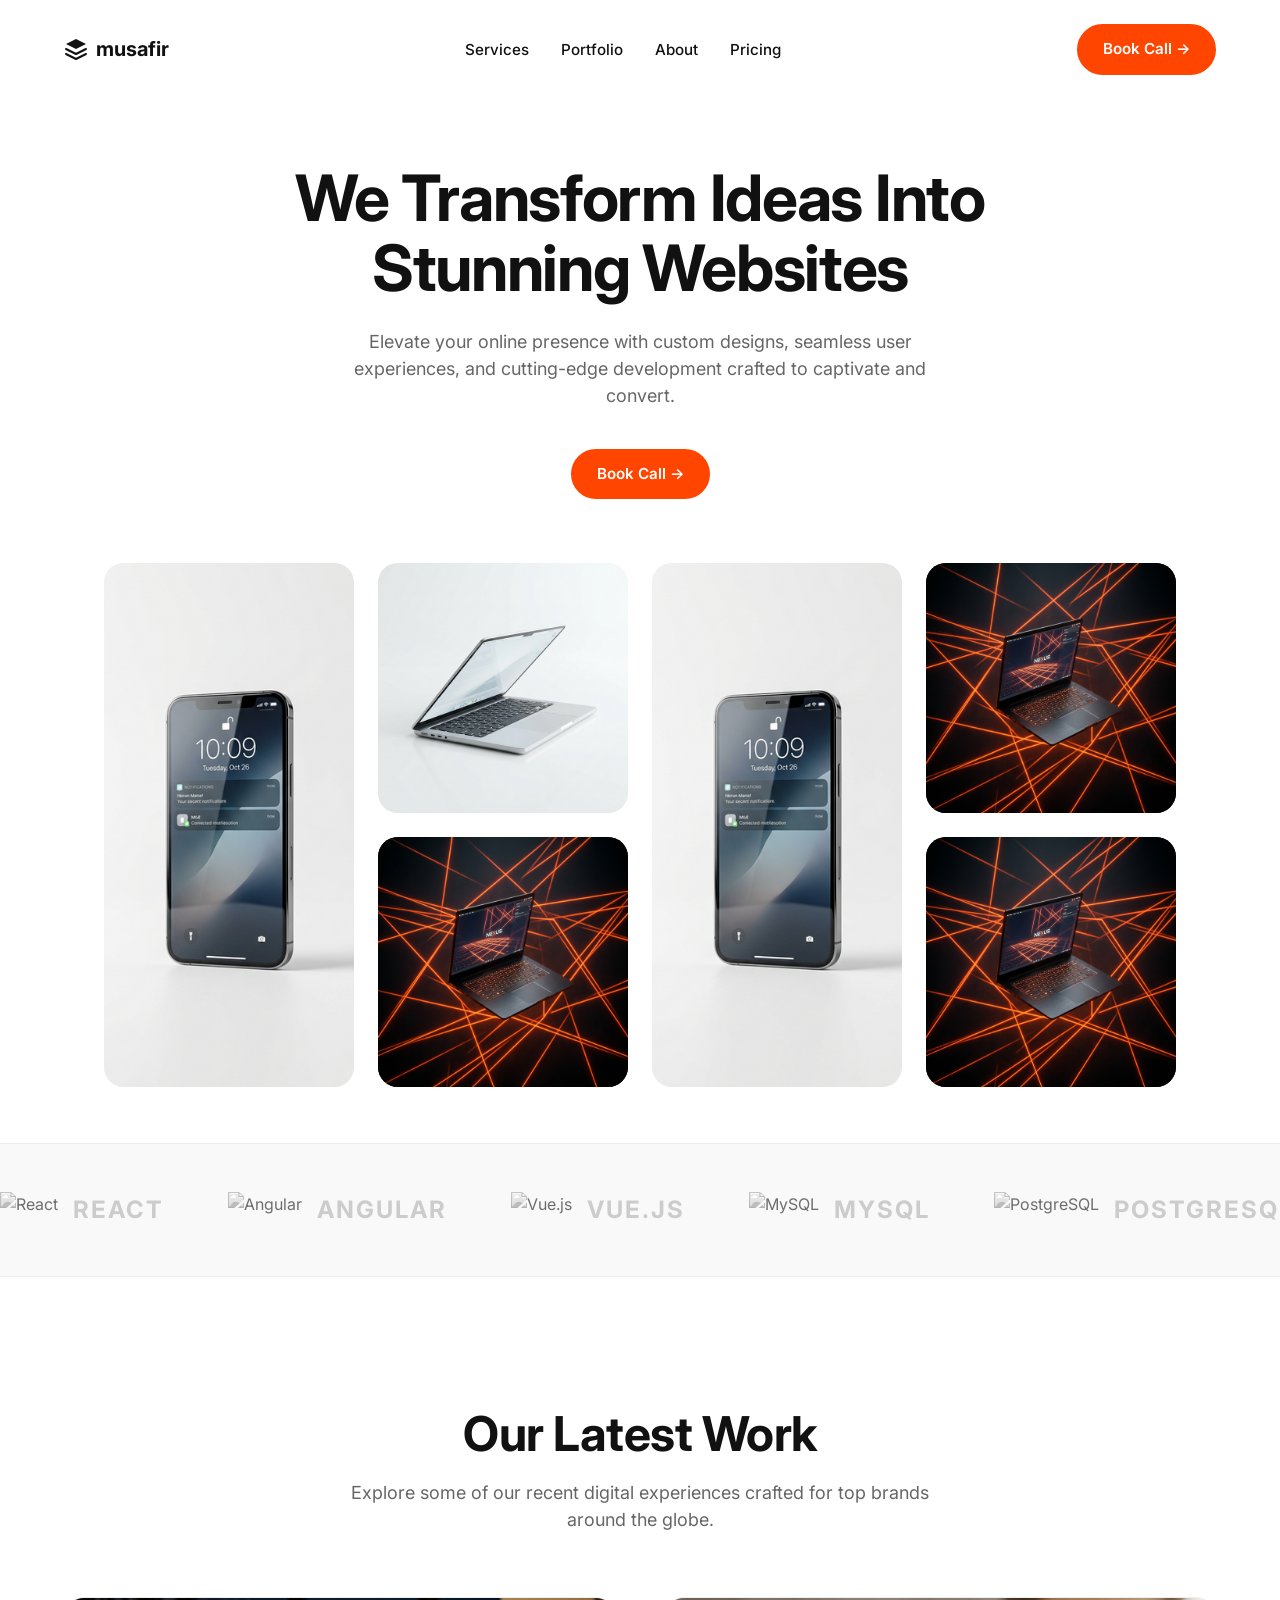
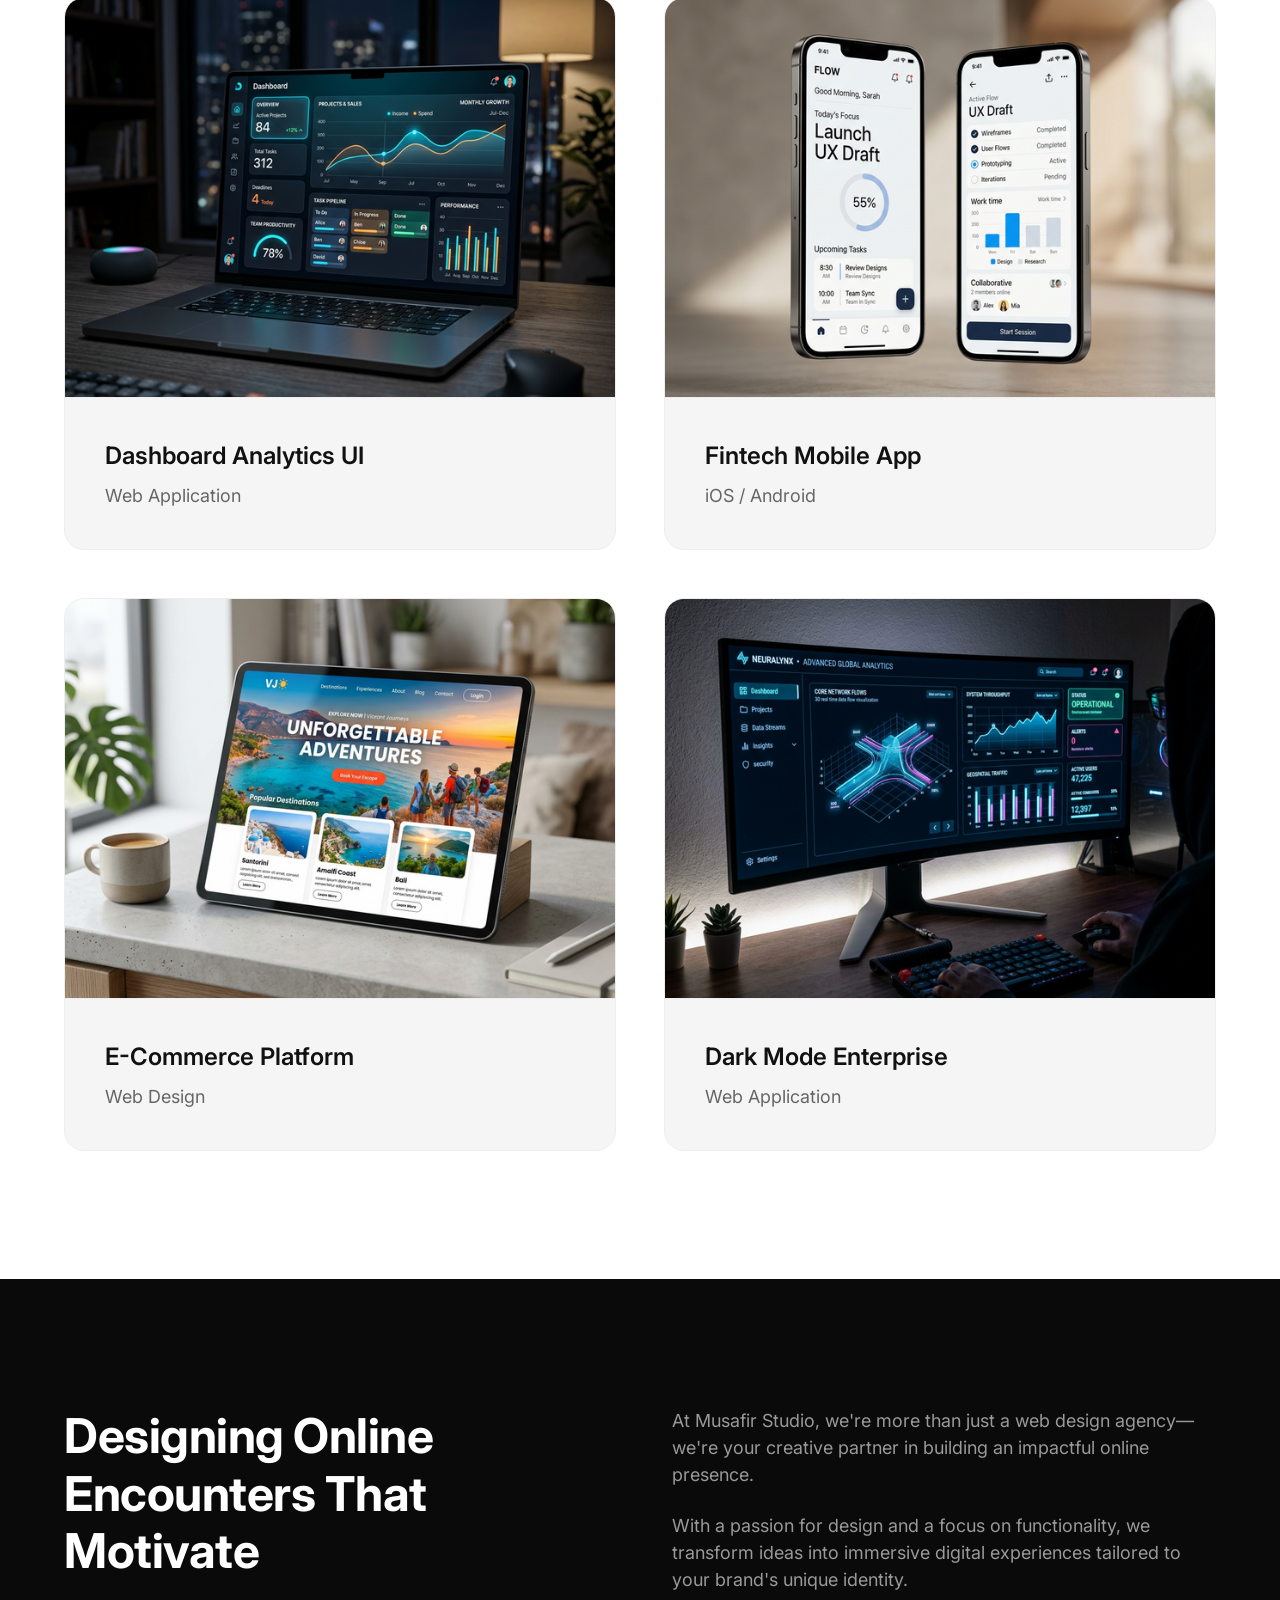
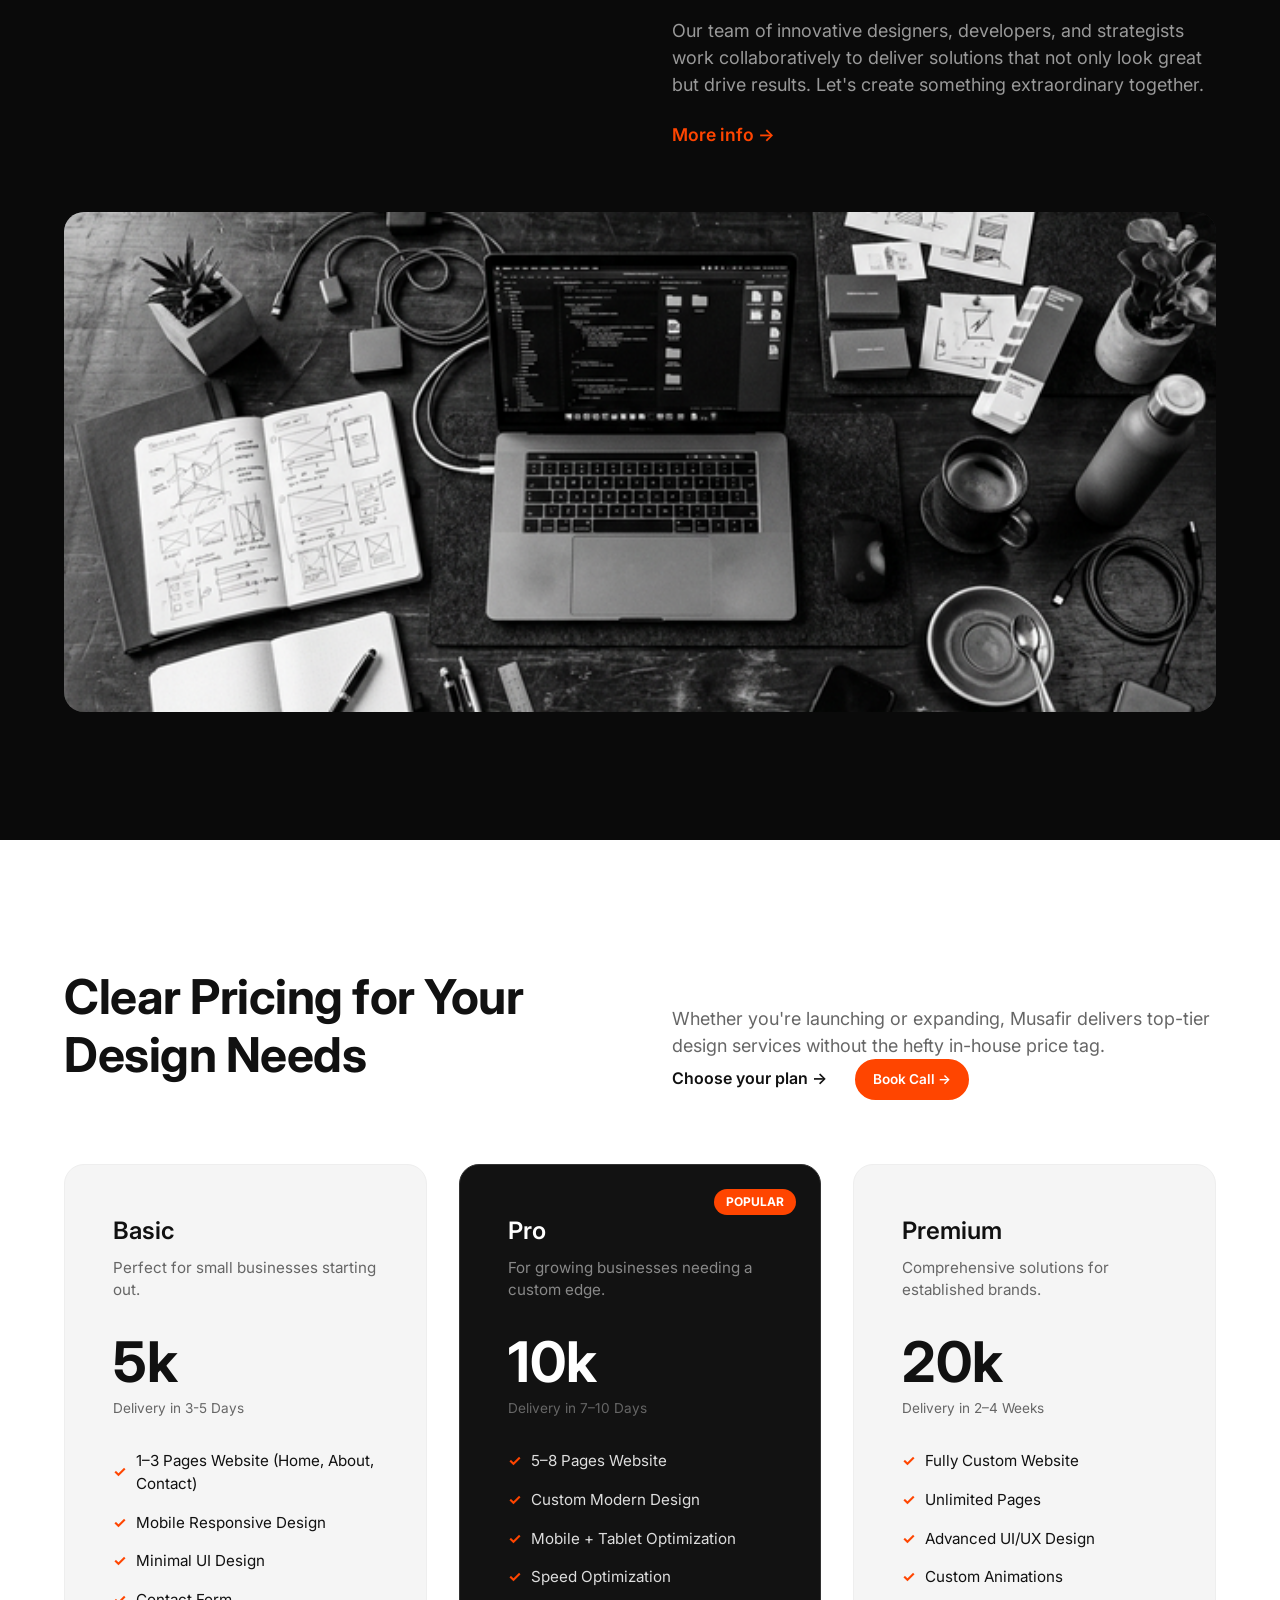
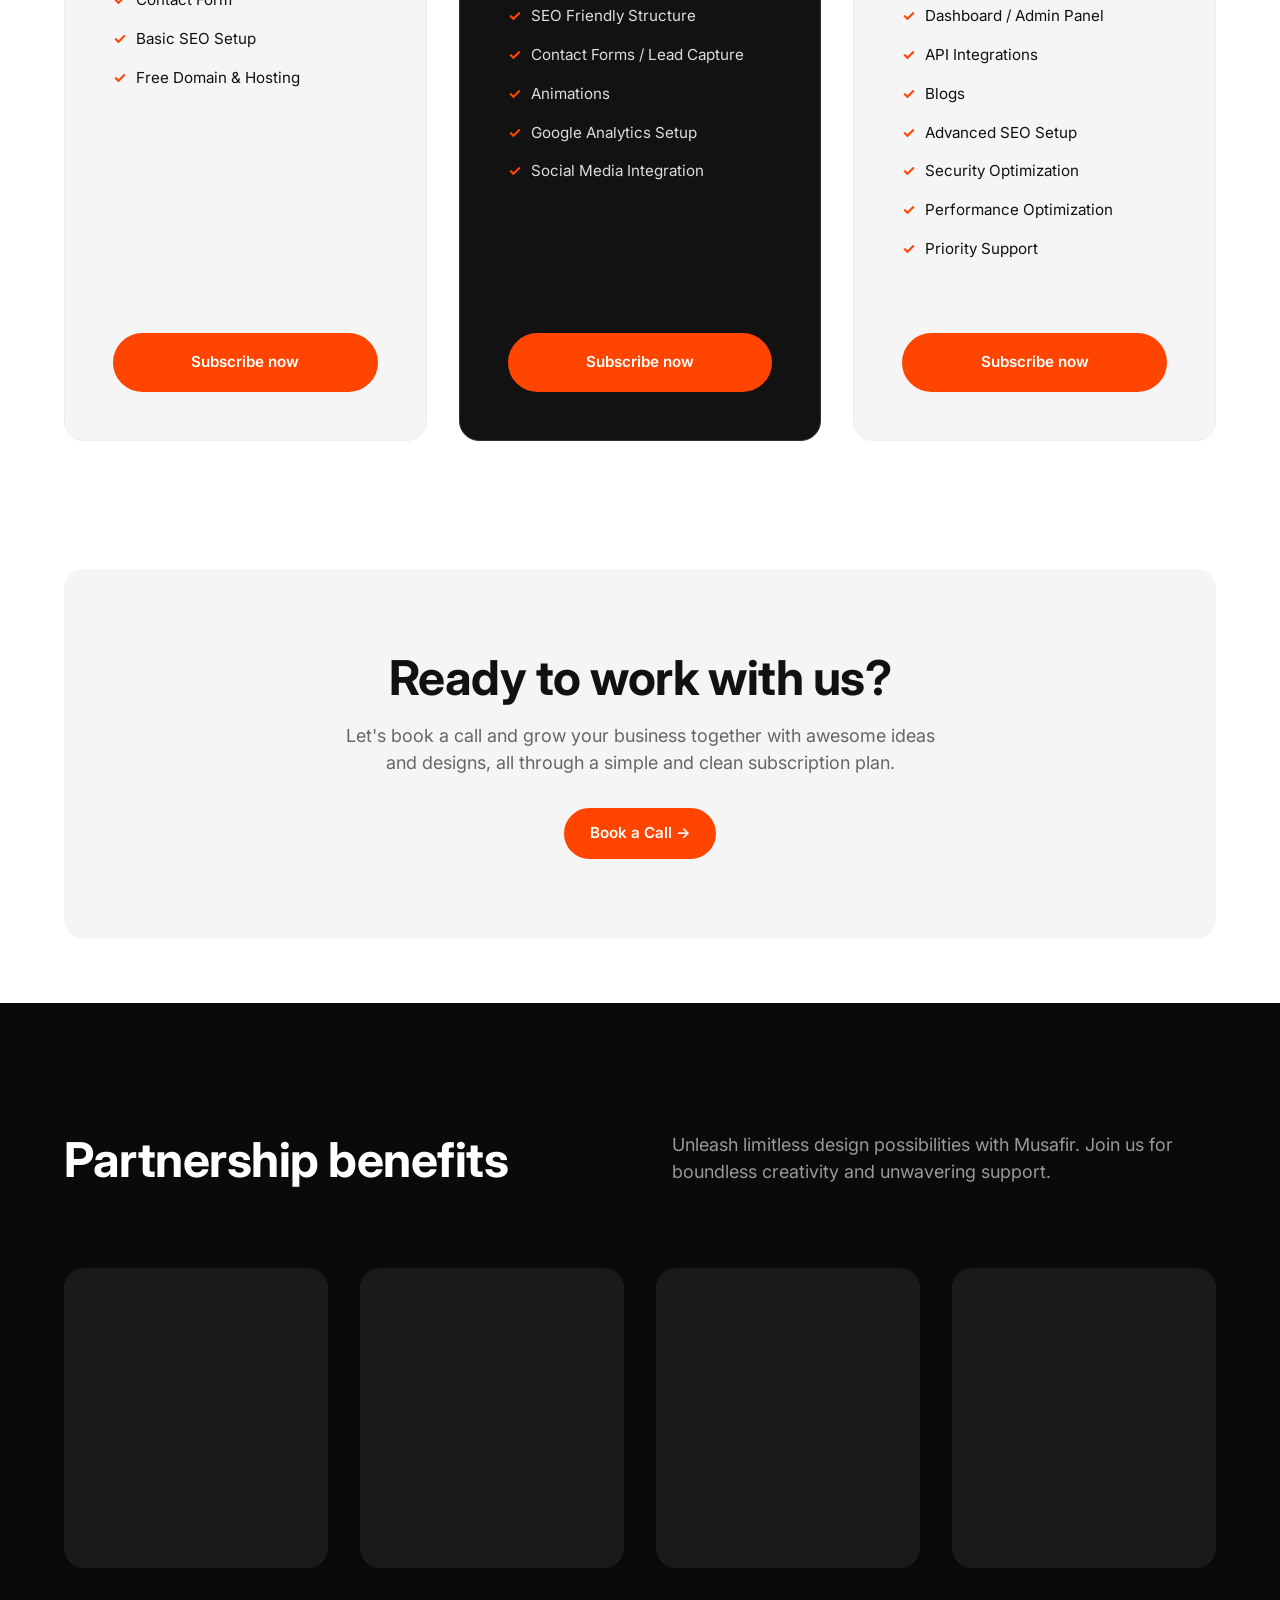
==== index.html @ 7a38b055 "Initial commit" ====
<!DOCTYPE html>
<html lang="en">

<head>
    <meta charset="UTF-8">
    <meta name="viewport" content="width=device-width, initial-scale=1.0">
    <title>Musafir | Transform Ideas Into Stunning Websites</title>
    <!-- Google Fonts for modern typography -->
    <link rel="preconnect" href="https://fonts.googleapis.com">
    <link rel="preconnect" href="https://fonts.gstatic.com" crossorigin>
    <link href="https://fonts.googleapis.com/css2?family=Inter:wght@400;500;600;700&display=swap" rel="stylesheet">
    <link rel="stylesheet" href="style.css">
</head>

<body>
    <!-- Navbar -->
    <nav class="navbar">
        <div class="logo">
            <svg width="24" height="24" viewBox="0 0 24 24" fill="none" xmlns="http://www.w3.org/2000/svg">
                <path d="M12 2L2 7L12 12L22 7L12 2Z" fill="#111" />
                <path d="M2 17L12 22L22 17" stroke="#111" stroke-width="2" stroke-linecap="round"
                    stroke-linejoin="round" />
                <path d="M2 12L12 17L22 12" stroke="#111" stroke-width="2" stroke-linecap="round"
                    stroke-linejoin="round" />
            </svg>
            <span class="brand-name">musafir</span>
        </div>
        <ul class="nav-links">
            <li><a href="#services">Services</a></li>
            <li><a href="#portfolio">Portfolio</a></li>
            <li><a href="#about">About</a></li>
            <li><a href="#pricing">Pricing</a></li>
        </ul>
        <a href="#book-call" class="btn btn-primary">Book Call &rarr;</a>
    </nav>

    <!-- Hero Section -->
    <header class="hero">
        <div class="hero-content">
            <h1>We Transform Ideas Into<br>Stunning Websites</h1>
            <p>Elevate your online presence with custom designs, seamless user experiences, and cutting-edge development
                crafted to captivate and convert.</p>
            <a href="#book-call" class="btn btn-primary">Book Call &rarr;</a>
        </div>

        <!-- 3D Grid Gallery -->
        <div class="hero-gallery">
            <div class="grid-cell rect-v">
                <div class="img-placeholder" id="img-phone-fold"></div>
            </div>
            <div class="grid-cell square">
                <div class="img-placeholder" id="img-laptop-open"></div>
            </div>
            <div class="grid-cell rect-v tall">
                <div class="img-placeholder" id="img-phone-stand"></div>
            </div>
            <div class="grid-cell square dark">
                <div class="img-placeholder" id="img-laptop-red-glow"></div>
            </div>
            <div class="grid-cell square dark">
                <div class="img-placeholder" id="img-laptop-dark"></div>
            </div>
            <div class="grid-cell square dark">
                <div class="img-placeholder" id="img-laptop-red-lines"></div>
            </div>
            <div class="grid-cell square dark">
                <div class="img-placeholder" id="img-laptop-corner"></div>
            </div>
        </div>
    </header>

    <!-- Brands Marquee Section -->
    <section class="brands">
        <div class="marquee">
            <div class="tech-item"><img
                    src="https://cdn.jsdelivr.net/gh/devicons/devicon@latest/icons/react/react-original.svg"
                    alt="React"><span>React</span></div>
            <div class="tech-item"><img
                    src="https://cdn.jsdelivr.net/gh/devicons/devicon@latest/icons/angular/angular-original.svg"
                    alt="Angular"><span>Angular</span></div>
            <div class="tech-item"><img
                    src="https://cdn.jsdelivr.net/gh/devicons/devicon@latest/icons/vuejs/vuejs-original.svg"
                    alt="Vue.js"><span>Vue.js</span></div>
            <div class="tech-item"><img
                    src="https://cdn.jsdelivr.net/gh/devicons/devicon@latest/icons/mysql/mysql-original.svg"
                    alt="MySQL"><span>MySQL</span></div>
            <div class="tech-item"><img
                    src="https://cdn.jsdelivr.net/gh/devicons/devicon@latest/icons/postgresql/postgresql-original.svg"
                    alt="PostgreSQL"><span>PostgreSQL</span></div>
            <div class="tech-item"><img
                    src="https://cdn.jsdelivr.net/gh/devicons/devicon@latest/icons/sqlite/sqlite-original.svg"
                    alt="SQLite"><span>SQLite</span></div>
            <div class="tech-item"><img
                    src="https://cdn.jsdelivr.net/gh/devicons/devicon@latest/icons/mongodb/mongodb-original.svg"
                    alt="MongoDB"><span>MongoDB</span></div>
            <div class="tech-item"><img
                    src="https://cdn.jsdelivr.net/gh/devicons/devicon@latest/icons/firebase/firebase-plain.svg"
                    alt="Firebase"><span>Firebase</span></div>
            <div class="tech-item"><img
                    src="https://cdn.jsdelivr.net/gh/devicons/devicon@latest/icons/redis/redis-original.svg"
                    alt="Redis"><span>Redis</span></div>
            <!-- Duplicate for infinite scroll -->
            <div class="tech-item"><img
                    src="https://cdn.jsdelivr.net/gh/devicons/devicon@latest/icons/react/react-original.svg"
                    alt="React"><span>React</span></div>
            <div class="tech-item"><img
                    src="https://cdn.jsdelivr.net/gh/devicons/devicon@latest/icons/angular/angular-original.svg"
                    alt="Angular"><span>Angular</span></div>
            <div class="tech-item"><img
                    src="https://cdn.jsdelivr.net/gh/devicons/devicon@latest/icons/vuejs/vuejs-original.svg"
                    alt="Vue.js"><span>Vue.js</span></div>
            <div class="tech-item"><img
                    src="https://cdn.jsdelivr.net/gh/devicons/devicon@latest/icons/mysql/mysql-original.svg"
                    alt="MySQL"><span>MySQL</span></div>
            <div class="tech-item"><img
                    src="https://cdn.jsdelivr.net/gh/devicons/devicon@latest/icons/postgresql/postgresql-original.svg"
                    alt="PostgreSQL"><span>PostgreSQL</span></div>
            <div class="tech-item"><img
                    src="https://cdn.jsdelivr.net/gh/devicons/devicon@latest/icons/sqlite/sqlite-original.svg"
                    alt="SQLite"><span>SQLite</span></div>
            <div class="tech-item"><img
                    src="https://cdn.jsdelivr.net/gh/devicons/devicon@latest/icons/mongodb/mongodb-original.svg"
                    alt="MongoDB"><span>MongoDB</span></div>
            <div class="tech-item"><img
                    src="https://cdn.jsdelivr.net/gh/devicons/devicon@latest/icons/firebase/firebase-plain.svg"
                    alt="Firebase"><span>Firebase</span></div>
            <div class="tech-item"><img
                    src="https://cdn.jsdelivr.net/gh/devicons/devicon@latest/icons/redis/redis-original.svg"
                    alt="Redis"><span>Redis</span></div>
        </div>
    </section>

    <!-- Portfolio Section -->
    <section class="portfolio" id="portfolio">
        <div class="portfolio-header">
            <h2>Our Latest Work</h2>
            <p>Explore some of our recent digital experiences crafted for top brands around the globe.</p>
        </div>
        <div class="portfolio-grid">
            <div class="portfolio-card">
                <div class="portfolio-img-container">
                    <div class="portfolio-img" id="img-port-1"></div>
                    <div class="portfolio-overlay">
                        <a href="#case-study" class="btn btn-primary">View Project</a>
                    </div>
                </div>
                <div class="portfolio-info">
                    <h3>Dashboard Analytics UI</h3>
                    <p>Web Application</p>
                </div>
            </div>
            <div class="portfolio-card">
                <div class="portfolio-img-container">
                    <div class="portfolio-img" id="img-port-2"></div>
                    <div class="portfolio-overlay">
                        <a href="#case-study" class="btn btn-primary">View Project</a>
                    </div>
                </div>
                <div class="portfolio-info">
                    <h3>Fintech Mobile App</h3>
                    <p>iOS / Android</p>
                </div>
            </div>
            <div class="portfolio-card">
                <div class="portfolio-img-container">
                    <div class="portfolio-img" id="img-port-3"></div>
                    <div class="portfolio-overlay">
                        <a href="#case-study" class="btn btn-primary">View Project</a>
                    </div>
                </div>
                <div class="portfolio-info">
                    <h3>E-Commerce Platform</h3>
                    <p>Web Design</p>
                </div>
            </div>
            <div class="portfolio-card">
                <div class="portfolio-img-container">
                    <div class="portfolio-img" id="img-port-4"></div>
                    <div class="portfolio-overlay">
                        <a href="#case-study" class="btn btn-primary">View Project</a>
                    </div>
                </div>
                <div class="portfolio-info">
                    <h3>Dark Mode Enterprise</h3>
                    <p>Web Application</p>
                </div>
            </div>
        </div>
    </section>

    <!-- Dark Theme: Motivation Section -->
    <section class="motivation dark-section" id="about">
        <div class="motivation-content">
            <h2>Designing Online<br>Encounters That<br>Motivate</h2>
            <div class="motivation-text">
                <p>At Musafir Studio, we're more than just a web design agency—we're your creative partner in building
                    an impactful online presence.</p>
                <p>With a passion for design and a focus on functionality, we transform ideas into immersive digital
                    experiences tailored to your brand's unique identity.</p>
                <p>Our team of innovative designers, developers, and strategists work collaboratively to deliver
                    solutions that not only look great but drive results. Let's create something extraordinary together.
                </p>
                <a href="#more-info" class="link-orange">More info &rarr;</a>
            </div>
        </div>
        <!-- Mockup Image Below Text -->
        <div class="office-mockup">
            <div class="img-placeholder" id="img-office-bw"></div>
        </div>
    </section>

    <!-- Light Theme: Pricing Section -->
    <section class="pricing" id="pricing">
        <div class="pricing-header">
            <div class="pricing-title">
                <h2>Clear Pricing for Your Design Needs</h2>
            </div>
            <div class="pricing-desc">
                <p>Whether you're launching or expanding, Musafir delivers top-tier design services without the hefty
                    in-house price tag.</p>
                <a href="#pricing-plans" class="link-black">Choose your plan &rarr;</a>
                <a href="#book-call" class="btn btn-primary small">Book Call &rarr;</a>
            </div>
        </div>

        <div class="pricing-cards">
            <!-- Basic Plan -->
            <div class="card">
                <h3>Basic</h3>
                <p class="plan-desc">Perfect for small businesses starting out.</p>
                <div class="price">5k</div>
                <p class="billed">Delivery in 3-5 Days</p>
                <ul class="features">
                    <li>1–3 Pages Website (Home, About, Contact)</li>
                    <li>Mobile Responsive Design</li>
                    <li>Minimal UI Design</li>
                    <li>Contact Form</li>
                    <li>Basic SEO Setup</li>
                    <li>Free Domain & Hosting</li>
                </ul>
                <a href="#subscribe" class="btn btn-primary full">Subscribe now</a>
            </div>
            <!-- Pro Plan -->
            <div class="card dark feature-card">
                <div class="badge">Popular</div>
                <h3>Pro</h3>
                <p class="plan-desc">For growing businesses needing a custom edge.</p>
                <div class="price">10k</div>
                <p class="billed">Delivery in 7–10 Days</p>
                <ul class="features">
                    <li>5–8 Pages Website</li>
                    <li>Custom Modern Design</li>
                    <li>Mobile + Tablet Optimization</li>
                    <li>Speed Optimization</li>
                    <li>SEO Friendly Structure</li>
                    <li>Contact Forms / Lead Capture</li>
                    <li>Animations</li>
                    <li>Google Analytics Setup</li>
                    <li>Social Media Integration</li>
                </ul>
                <a href="#subscribe" class="btn btn-primary full">Subscribe now</a>
            </div>
            <!-- Premium Plan -->
            <div class="card">
                <h3>Premium</h3>
                <p class="plan-desc">Comprehensive solutions for established brands.</p>
                <div class="price">20k</div>
                <p class="billed">Delivery in 2–4 Weeks</p>
                <ul class="features">
                    <li>Fully Custom Website</li>
                    <li>Unlimited Pages</li>
                    <li>Advanced UI/UX Design</li>
                    <li>Custom Animations</li>
                    <li>Dashboard / Admin Panel</li>
                    <li>API Integrations</li>
                    <li>Blogs</li>
                    <li>Advanced SEO Setup</li>
                    <li>Security Optimization</li>
                    <li>Performance Optimization</li>
                    <li>Priority Support</li>
                </ul>
                <a href="#subscribe" class="btn btn-primary full">Subscribe now</a>
            </div>
        </div>
    </section>

    <!-- Call to Action Banner -->
    <section class="cta-banner">
        <div class="cta-box">
            <h2>Ready to work with us?</h2>
            <p>Let's book a call and grow your business together with awesome ideas and designs, all through a simple
                and clean subscription plan.</p>
            <a href="#book-call" class="btn btn-primary">Book a Call &rarr;</a>
        </div>
    </section>

    <!-- Footer Benefits (Dark) -->
    <footer class="footer dark-section">
        <div class="footer-top">
            <h2>Partnership benefits</h2>
            <p>Unleash limitless design possibilities with Musafir. Join us for boundless creativity and unwavering
                support.</p>
        </div>
        <div class="benefits-grid">
            <div class="benefit-item"></div>
            <div class="benefit-item"></div>
            <div class="benefit-item"></div>
            <div class="benefit-item"></div>
        </div>
    </footer>

    <!-- Book Call Modal -->
    <div class="modal-overlay" id="bookCallModal">
        <div class="modal">
            <button class="modal-close" id="closeModal">&times;</button>
            <h2>Book a Call</h2>
            <p>Leave your details and our team will get back to you shortly.</p>
            <form id="bookCallForm">
                <div class="form-group">
                    <label for="name">Name</label>
                    <input type="text" id="name" placeholder="Enter your full name" required>
                </div>
                <div class="form-group">
                    <label for="mobile">Mobile Number</label>
                    <input type="tel" id="mobile" placeholder="Enter your mobile number" required>
                </div>
                <button type="submit" class="btn btn-primary full">Submit Request</button>
            </form>
        </div>
    </div>

    <script src="script.js"></script>
</body>

</html>
---- style.css ----
:root {
    --bg-light: #ffffff;
    --bg-dark: #0a0a0a;
    --text-light: #111111;
    --text-dark: #ffffff;
    --text-gray: #666666;
    --text-gray-light: #999999;
    --accent: #ff4500;
    --font-stack: 'Inter', sans-serif;

    --card-bg-light: #f5f5f5;
    --card-bg-dark: #121212;
    --border-radius: 20px;
    --transition: all 0.3s ease;
}

* {
    margin: 0;
    padding: 0;
    box-sizing: border-box;
}

body {
    font-family: var(--font-stack);
    background-color: var(--bg-light);
    color: var(--text-light);
    line-height: 1.5;
    overflow-x: hidden;
}

a {
    text-decoration: none;
    color: inherit;
}

/* Typography */
h1 {
    font-size: 4rem;
    font-weight: 700;
    line-height: 1.1;
    margin-bottom: 1.5rem;
    letter-spacing: -0.02em;
}

h2 {
    font-size: 3rem;
    font-weight: 700;
    line-height: 1.2;
    margin-bottom: 1rem;
    letter-spacing: -0.01em;
}

h3 {
    font-size: 1.5rem;
    font-weight: 600;
    margin-bottom: 0.5rem;
}

p {
    font-size: 1.125rem;
    color: var(--text-gray);
}

/* Buttons */
.btn {
    display: inline-block;
    padding: 12px 24px;
    border-radius: 30px;
    font-weight: 600;
    text-align: center;
    transition: var(--transition);
    cursor: pointer;
}

.btn-primary {
    background-color: var(--accent);
    color: white;
    border: 2px solid var(--accent);
    font-size: 0.95rem;
}

.btn-primary:hover {
    background-color: transparent;
    color: var(--accent);
}

.btn.small {
    padding: 8px 16px;
    font-size: 0.85rem;
}

.btn.full {
    width: 100%;
    margin-top: 1.5rem;
    padding: 16px;
}

/* Links */
.link-orange {
    color: var(--accent);
    font-weight: 600;
    font-size: 1.1rem;
}

.link-orange:hover {
    text-decoration: underline;
}

.link-black {
    color: var(--text-light);
    font-weight: 600;
    margin-right: 1.5rem;
}

/* Navbar */
.navbar {
    display: flex;
    justify-content: space-between;
    align-items: center;
    padding: 1.5rem 5%;
    max-width: 1400px;
    margin: 0 auto;
}

.logo {
    display: flex;
    align-items: center;
    gap: 8px;
    font-size: 1.25rem;
    font-weight: 700;
}

.nav-links {
    display: flex;
    list-style: none;
    gap: 2rem;
}

.nav-links a {
    font-weight: 500;
    font-size: 0.95rem;
    transition: var(--transition);
}

.nav-links a:hover {
    color: var(--accent);
}

/* Hero Section */
.hero {
    text-align: center;
    padding: 4rem 5% 2rem;
    max-width: 1200px;
    margin: 0 auto;
}

.hero-content p {
    max-width: 600px;
    margin: 0 auto 2.5rem;
}

/* Hero Grid Gallery */
.hero-gallery {
    display: grid;
    grid-template-columns: repeat(4, 1fr);
    grid-template-rows: repeat(2, 250px);
    gap: 1.5rem;
    margin-top: 4rem;
}

.grid-cell {
    border-radius: var(--border-radius);
    overflow: hidden;
    position: relative;
    background-color: var(--card-bg-light);
    transition: transform 0.4s ease;
}

.grid-cell:hover {
    transform: translateY(-5px) scale(1.02);
}

.grid-cell.dark {
    background-color: var(--card-bg-dark);
}

.grid-cell.rect-v {
    grid-row: span 2;
}

.grid-cell.square {
    /* Default */
}

/* Real Images placeholder styling */
.img-placeholder {
    width: 100%;
    height: 100%;
    background-size: cover;
    background-position: center;
    background-repeat: no-repeat;
}

/* Brands Marquee */
.brands {
    padding: 3rem 0;
    overflow: hidden;
    background: #f9f9f9;
    border-top: 1px solid #eee;
    border-bottom: 1px solid #eee;
}

.marquee {
    display: flex;
    gap: 4rem;
    width: max-content;
    animation: scroll 30s linear infinite;
}

.marquee .tech-item {
    display: flex;
    align-items: center;
    gap: 15px;
}

.marquee .tech-item img {
    height: 36px;
    width: auto;
    filter: grayscale(100%) opacity(60%);
    transition: var(--transition);
}

.marquee .tech-item:hover img {
    filter: grayscale(0%) opacity(100%);
}

.marquee span {
    font-size: 1.5rem;
    font-weight: 700;
    color: #ccc;
    text-transform: uppercase;
    letter-spacing: 2px;
}

@keyframes scroll {
    to {
        transform: translateX(calc(-50% - 2rem));
    }
}

/* Portfolio Section */
.portfolio {
    padding: 8rem 5%;
    max-width: 1400px;
    margin: 0 auto;
}

.portfolio-header {
    text-align: center;
    margin-bottom: 4rem;
}

.portfolio-header p {
    max-width: 600px;
    margin: 0 auto;
}

.portfolio-grid {
    display: grid;
    grid-template-columns: repeat(2, 1fr);
    gap: 3rem;
}

.portfolio-card {
    border-radius: var(--border-radius);
    overflow: hidden;
    background-color: var(--card-bg-light);
    transition: var(--transition);
    border: 1px solid #eee;
}

.portfolio-img-container {
    height: 400px;
    overflow: hidden;
    position: relative;
    border-bottom: 1px solid #eee;
}

.portfolio-img {
    width: 100%;
    height: 100%;
    background-size: cover;
    background-position: center;
    transition: transform 0.6s cubic-bezier(0.25, 0.46, 0.45, 0.94);
}

.portfolio-overlay {
    position: absolute;
    inset: 0;
    background: rgba(10, 10, 10, 0.6);
    display: flex;
    justify-content: center;
    align-items: center;
    opacity: 0;
    transition: all 0.4s ease;
}

.portfolio-overlay .btn {
    transform: translateY(20px);
    transition: all 0.4s ease;
}

.portfolio-card:hover {
    transform: translateY(-10px);
    box-shadow: 0 20px 40px rgba(0, 0, 0, 0.1);
}

.portfolio-card:hover .portfolio-img {
    transform: scale(1.08);
}

.portfolio-card:hover .portfolio-overlay {
    opacity: 1;
}

.portfolio-card:hover .portfolio-overlay .btn {
    transform: translateY(0);
}

.portfolio-info {
    padding: 2.5rem;
}

.portfolio-info h3 {
    margin-bottom: 0.5rem;
    font-size: 1.5rem;
}

/* Dark Sections */
.dark-section {
    background-color: var(--bg-dark);
    color: var(--text-dark);
}

.dark-section p {
    color: var(--text-gray-light);
}

/* Motivation Section */
.motivation {
    padding: 8rem 5%;
}

.motivation-content {
    max-width: 1200px;
    margin: 0 auto;
    display: grid;
    grid-template-columns: 1fr 1fr;
    gap: 4rem;
}

.motivation-text {
    display: flex;
    flex-direction: column;
    gap: 1.5rem;
    align-items: flex-start;
}

.office-mockup {
    max-width: 1200px;
    margin: 4rem auto 0;
    height: 500px;
    border-radius: var(--border-radius);
    overflow: hidden;
    background-color: #222;
}

/* Pricing Section */
.pricing {
    padding: 8rem 5%;
    max-width: 1400px;
    margin: 0 auto;
}

.pricing-header {
    display: grid;
    grid-template-columns: 1fr 1fr;
    gap: 4rem;
    margin-bottom: 4rem;
    align-items: end;
}

.pricing-cards {
    display: grid;
    grid-template-columns: repeat(3, 1fr);
    gap: 2rem;
}

.card {
    background-color: var(--card-bg-light);
    border-radius: var(--border-radius);
    padding: 3rem;
    position: relative;
    border: 1px solid #eee;
    transition: var(--transition);
    display: flex;
    flex-direction: column;
}

.card:hover {
    transform: translateY(-10px);
    box-shadow: 0 20px 40px rgba(0, 0, 0, 0.05);
}

.card.dark {
    background-color: var(--card-bg-dark);
    color: var(--text-dark);
    border-color: #333;
}

.card.dark p.plan-desc {
    color: #888;
}

.card.dark .price {
    color: white;
}

.card.dark .billed {
    color: #666;
}

.card.dark li:not(.disabled) {
    color: #ddd;
}

.badge {
    position: absolute;
    top: 1.5rem;
    right: 1.5rem;
    background-color: var(--accent);
    color: white;
    padding: 4px 12px;
    border-radius: 20px;
    font-size: 0.75rem;
    font-weight: 700;
    text-transform: uppercase;
}

.plan-desc {
    font-size: 0.95rem;
    margin-bottom: 2rem;
    height: 45px;
}

.price {
    font-size: 3.5rem;
    font-weight: 700;
    color: var(--text-light);
    line-height: 1;
    margin-bottom: 0.5rem;
}

.billed {
    font-size: 0.85rem;
    margin-bottom: 2rem;
}

.features {
    list-style: none;
    margin-bottom: 2rem;
    flex-grow: 1;
}

.features li {
    font-size: 0.95rem;
    margin-bottom: 1rem;
    display: flex;
    align-items: center;
    gap: 10px;
}

.features li::before {
    content: '✓';
    color: var(--accent);
    font-weight: bold;
}

.features li.disabled {
    color: #ccc;
}

.features li.disabled::before {
    content: '−';
    color: #ccc;
}

/* CTA Banner */
.cta-banner {
    padding: 0 5% 4rem;
    max-width: 1400px;
    margin: 0 auto;
}

.cta-box {
    background-color: #f5f5f5;
    border-radius: var(--border-radius);
    padding: 5rem 2rem;
    text-align: center;
}

.cta-box p {
    max-width: 600px;
    margin: 1rem auto 2rem;
}

/* Footer / Benefits */
.footer {
    padding: 8rem 5% 4rem;
}

.footer-top {
    max-width: 1200px;
    margin: 0 auto 4rem;
    display: grid;
    grid-template-columns: 1fr 1fr;
    gap: 4rem;
}

.benefits-grid {
    max-width: 1200px;
    margin: 0 auto;
    display: grid;
    grid-template-columns: repeat(4, 1fr);
    gap: 2rem;
}

.benefit-item {
    height: 300px;
    background-color: #1a1a1a;
    border-radius: var(--border-radius);
}

/* Modal Styling */
.modal-overlay {
    position: fixed;
    top: 0;
    left: 0;
    width: 100vw;
    height: 100vh;
    background: rgba(10, 10, 10, 0.8);
    backdrop-filter: blur(5px);
    display: flex;
    justify-content: center;
    align-items: center;
    z-index: 1000;
    opacity: 0;
    visibility: hidden;
    transition: all 0.3s ease;
}

.modal-overlay.active {
    opacity: 1;
    visibility: visible;
}

.modal {
    background: var(--bg-light);
    color: var(--text-light);
    padding: 3rem;
    border-radius: var(--border-radius);
    width: 90%;
    max-width: 450px;
    position: relative;
    transform: translateY(20px);
    transition: all 0.3s ease;
    box-shadow: 0 25px 50px -12px rgba(0, 0, 0, 0.25);
}

.modal-overlay.active .modal {
    transform: translateY(0);
}

.modal-close {
    position: absolute;
    top: 1.5rem;
    right: 1.5rem;
    background: none;
    border: none;
    font-size: 2rem;
    cursor: pointer;
    line-height: 1;
    color: var(--text-gray);
    transition: var(--transition);
}

.modal-close:hover {
    color: var(--text-light);
}

.modal h2 {
    font-size: 2rem;
    margin-bottom: 0.5rem;
}

.modal p {
    font-size: 0.95rem;
    margin-bottom: 2rem;
}

.form-group {
    margin-bottom: 1.5rem;
}

.form-group label {
    display: block;
    margin-bottom: 0.5rem;
    font-weight: 600;
    font-size: 0.9rem;
}

.form-group input {
    width: 100%;
    padding: 12px 16px;
    border: 1px solid #ddd;
    border-radius: 8px;
    font-family: inherit;
    font-size: 1rem;
    transition: var(--transition);
}

.form-group input:focus {
    outline: none;
    border-color: var(--accent);
    box-shadow: 0 0 0 3px rgba(255, 69, 0, 0.1);
}

/* Responsive */
@media (max-width: 1024px) {
    .hero-gallery {
        grid-template-columns: repeat(2, 1fr);
        grid-template-rows: auto;
    }

    .grid-cell.rect-v {
        grid-row: span 1;
        height: 300px;
    }

    .grid-cell.square {
        height: 300px;
    }

    .pricing-cards {
        grid-template-columns: 1fr;
    }

    .motivation-content,
    .pricing-header,
    .footer-top {
        grid-template-columns: 1fr;
        gap: 2rem;
    }
}

@media (max-width: 768px) {
    .nav-links {
        display: none;
    }

    /* Add hamburger menu logic later if needed */
    h1 {
        font-size: 2.5rem;
    }

    h2 {
        font-size: 2rem;
    }

    .hero {
        padding-top: 2rem;
    }

    .benefits-grid {
        grid-template-columns: repeat(2, 1fr);
    }

    .portfolio-grid {
        grid-template-columns: 1fr;
    }

    .portfolio-img-container {
        height: 300px;
    }
}

@media (max-width: 480px) {
    .hero-gallery {
        grid-template-columns: 1fr;
    }

    .benefits-grid {
        grid-template-columns: 1fr;
    }
}
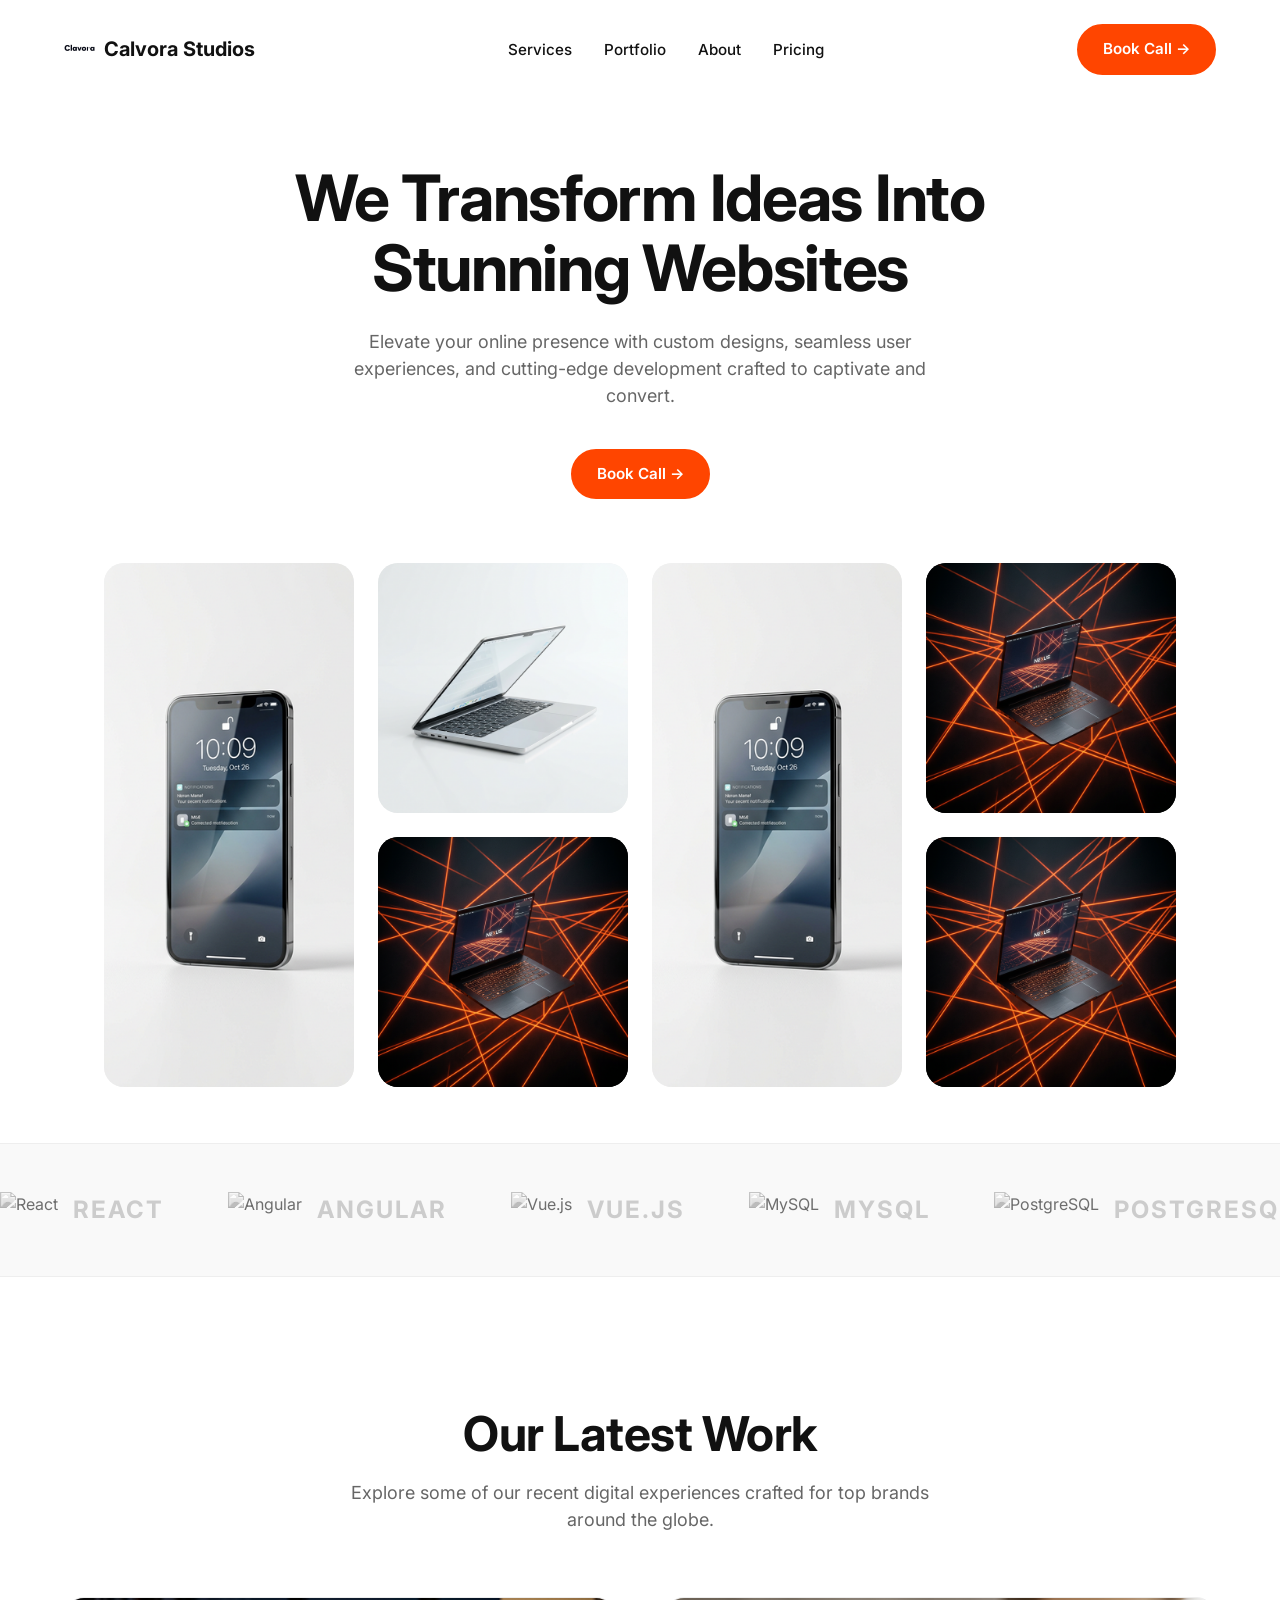
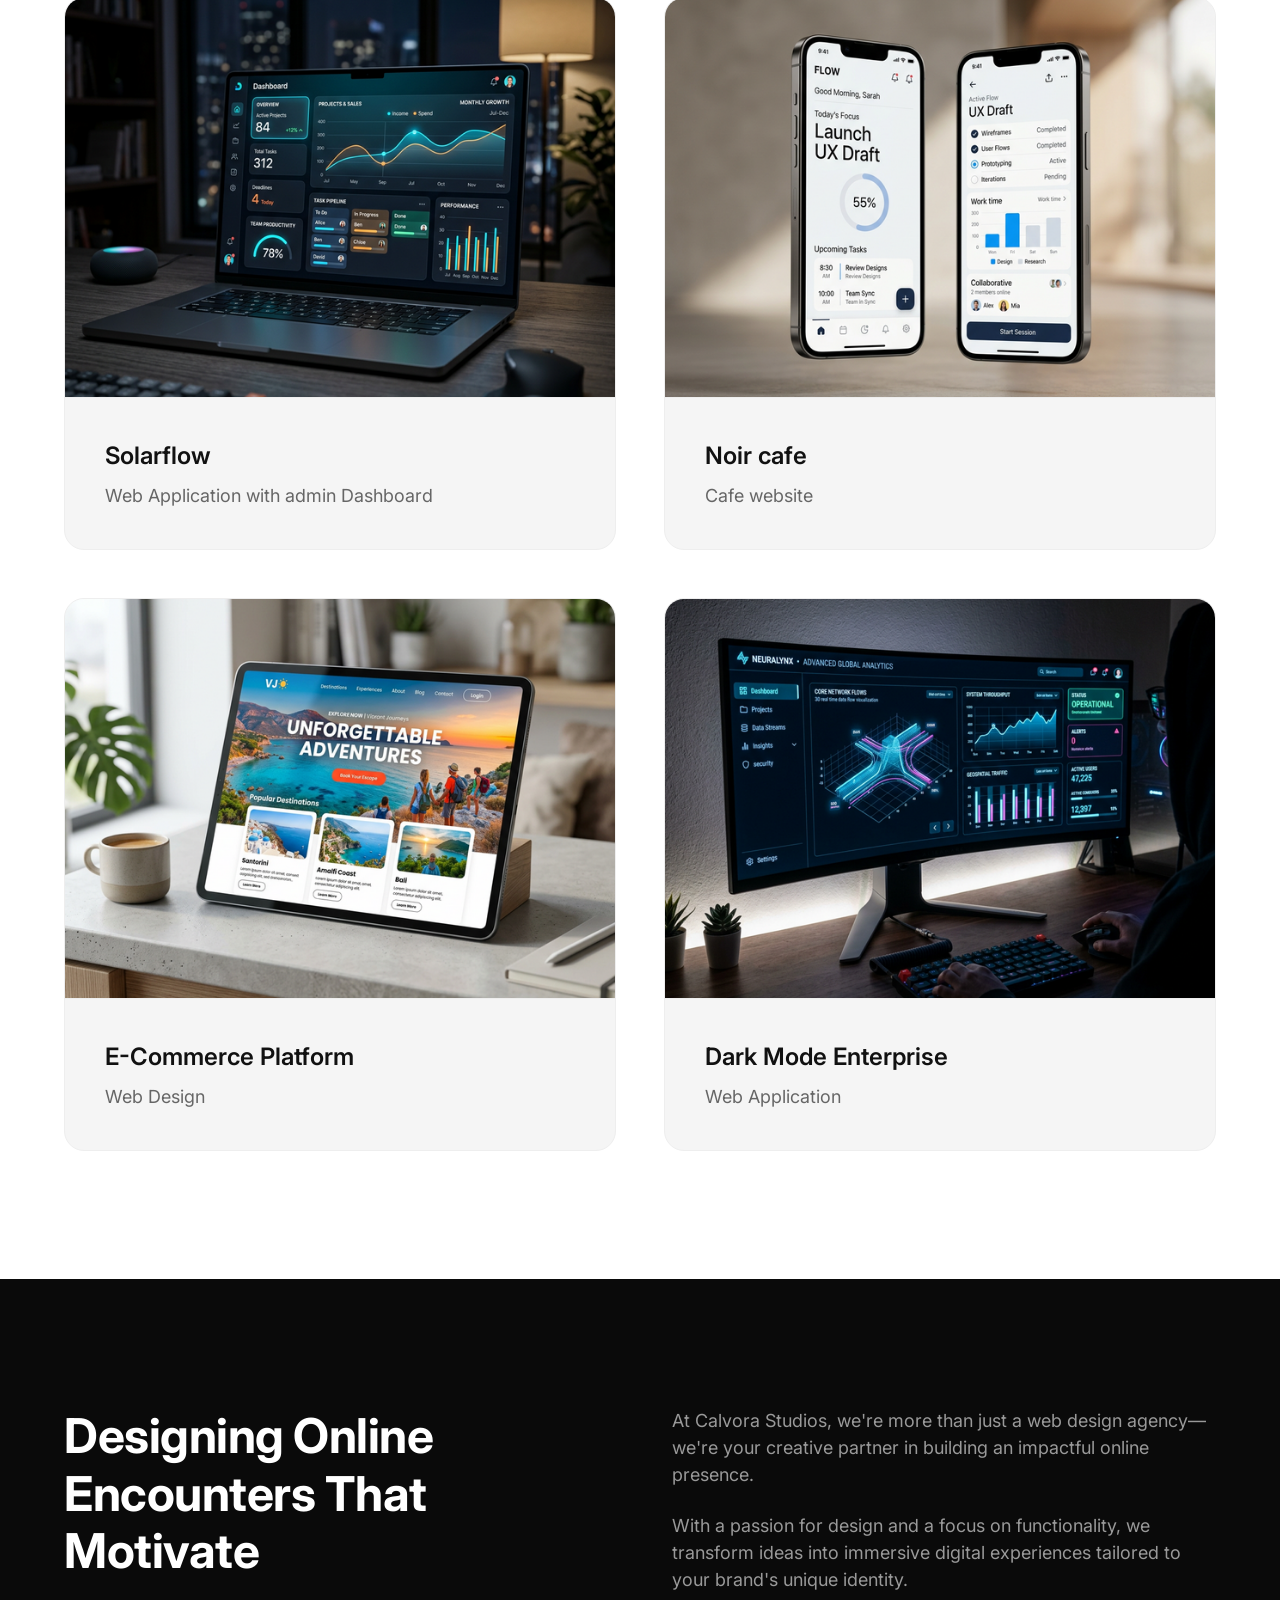
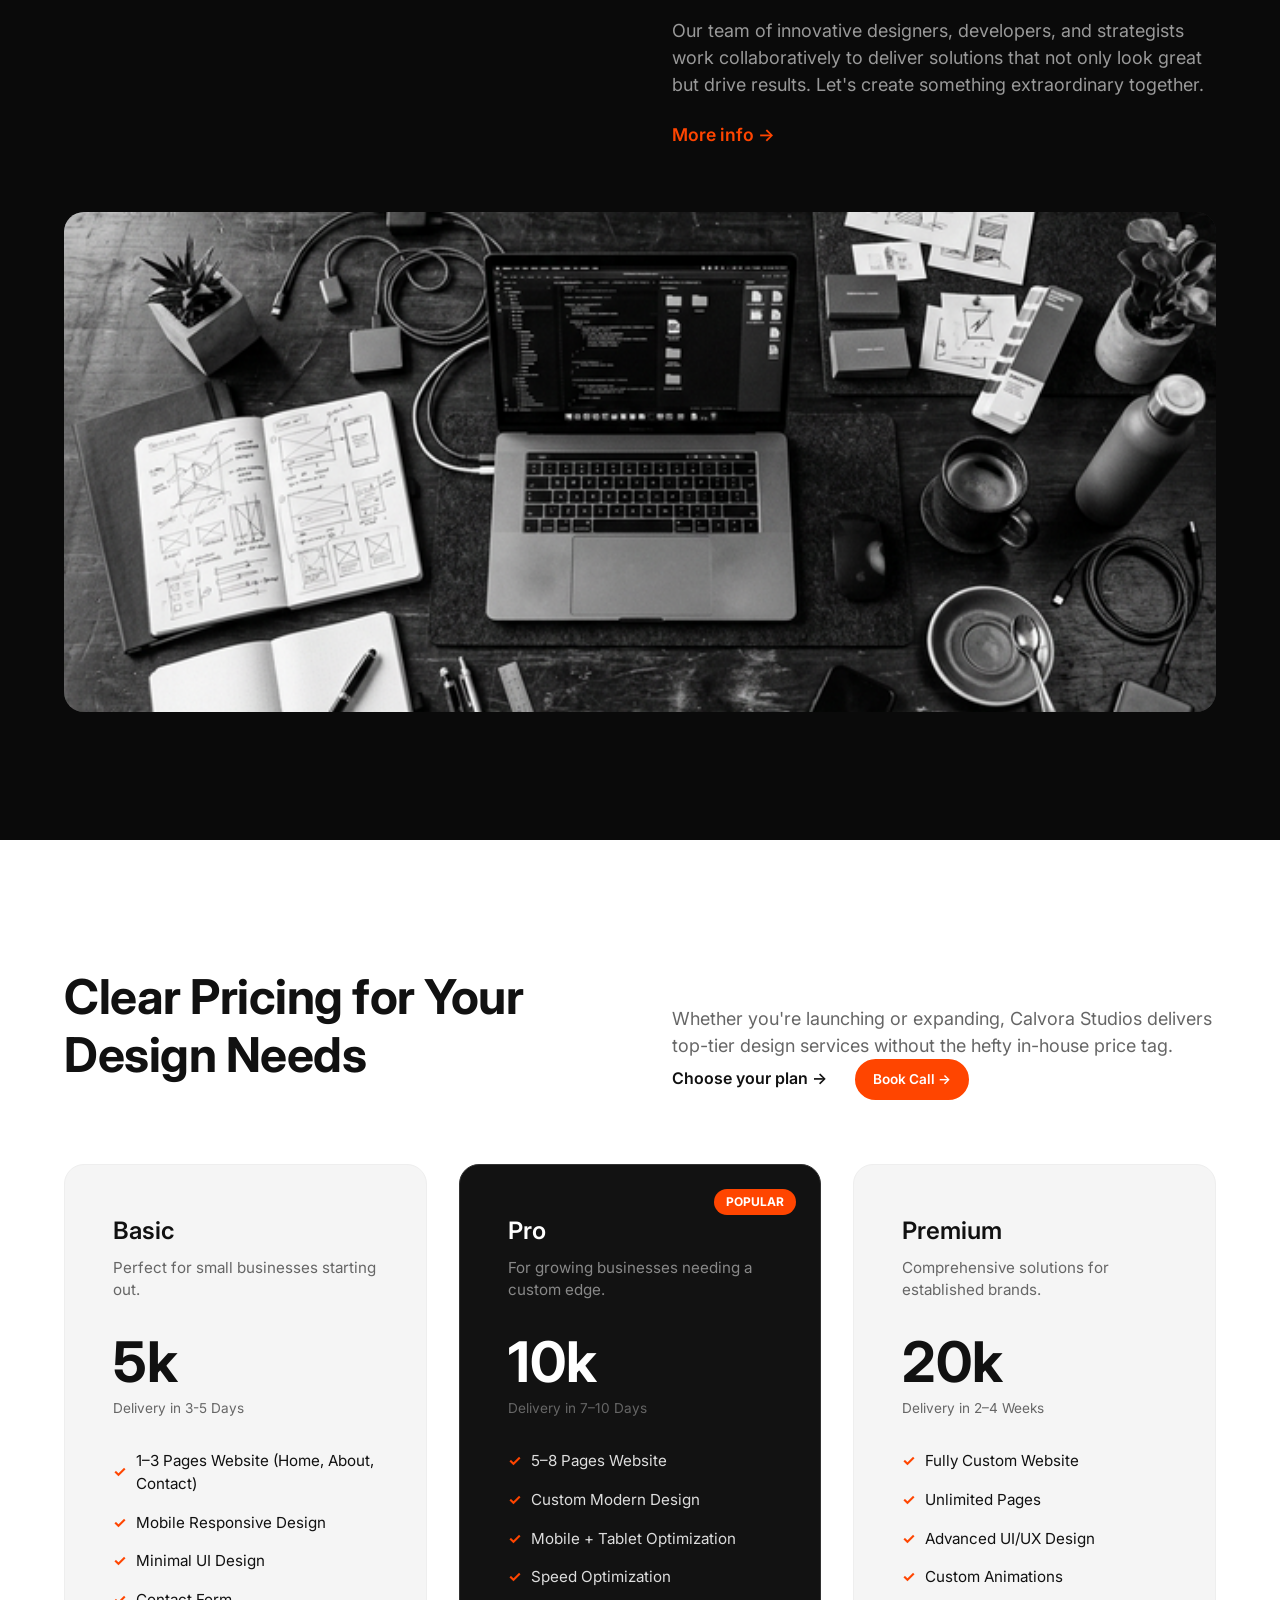
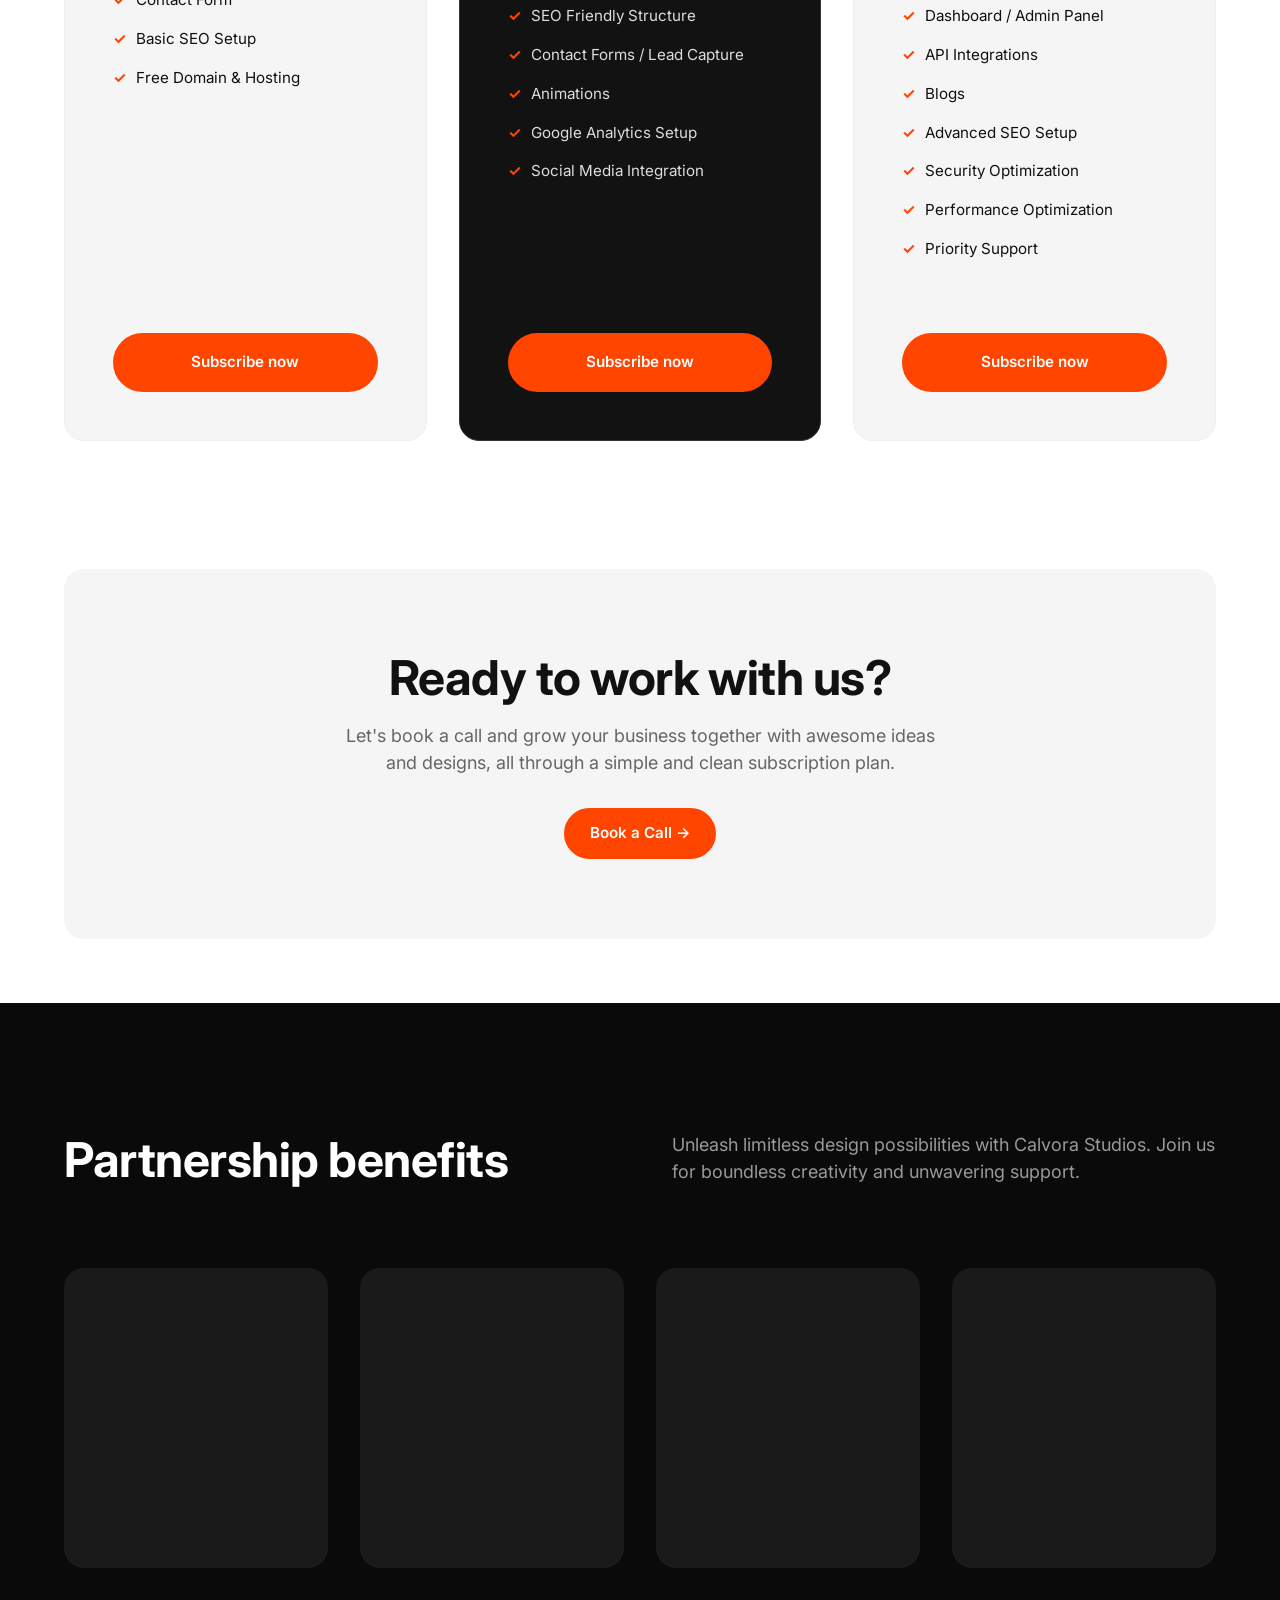
==== commit a98f6e97: "rebrand to Calvora Studios and update portfolio links" ====
--- a/index.html
+++ b/index.html
@@ -4,7 +4,7 @@
 <head>
     <meta charset="UTF-8">
     <meta name="viewport" content="width=device-width, initial-scale=1.0">
-    <title>Musafir | Transform Ideas Into Stunning Websites</title>
+    <title>Calvora Studios | Transform Ideas Into Stunning Websites</title>
     <!-- Google Fonts for modern typography -->
     <link rel="preconnect" href="https://fonts.googleapis.com">
     <link rel="preconnect" href="https://fonts.gstatic.com" crossorigin>
@@ -16,14 +16,8 @@
     <!-- Navbar -->
     <nav class="navbar">
         <div class="logo">
-            <svg width="24" height="24" viewBox="0 0 24 24" fill="none" xmlns="http://www.w3.org/2000/svg">
-                <path d="M12 2L2 7L12 12L22 7L12 2Z" fill="#111" />
-                <path d="M2 17L12 22L22 17" stroke="#111" stroke-width="2" stroke-linecap="round"
-                    stroke-linejoin="round" />
-                <path d="M2 12L12 17L22 12" stroke="#111" stroke-width="2" stroke-linecap="round"
-                    stroke-linejoin="round" />
-            </svg>
-            <span class="brand-name">musafir</span>
+            <img src="images/logo.png" alt="Calvora Studios Logo" class="logo-img">
+            <span class="brand-name">Calvora Studios</span>
         </div>
         <ul class="nav-links">
             <li><a href="#services">Services</a></li>
@@ -141,24 +135,26 @@
                 <div class="portfolio-img-container">
                     <div class="portfolio-img" id="img-port-1"></div>
                     <div class="portfolio-overlay">
-                        <a href="#case-study" class="btn btn-primary">View Project</a>
+                        <a href="http://solarproject-henna.vercel.app/" target="_blank" class="btn btn-primary">View
+                            Project</a>
                     </div>
                 </div>
                 <div class="portfolio-info">
-                    <h3>Dashboard Analytics UI</h3>
-                    <p>Web Application</p>
+                    <h3>Solarflow</h3>
+                    <p>Web Application with admin Dashboard</p>
                 </div>
             </div>
             <div class="portfolio-card">
                 <div class="portfolio-img-container">
                     <div class="portfolio-img" id="img-port-2"></div>
                     <div class="portfolio-overlay">
-                        <a href="#case-study" class="btn btn-primary">View Project</a>
+                        <a href="https://heyshakir.github.io/cafe/" target="_blank" class="btn btn-primary">View
+                            Project</a>
                     </div>
                 </div>
                 <div class="portfolio-info">
-                    <h3>Fintech Mobile App</h3>
-                    <p>iOS / Android</p>
+                    <h3>Noir cafe</h3>
+                    <p>Cafe website</p>
                 </div>
             </div>
             <div class="portfolio-card">
@@ -193,7 +189,7 @@
         <div class="motivation-content">
             <h2>Designing Online<br>Encounters That<br>Motivate</h2>
             <div class="motivation-text">
-                <p>At Musafir Studio, we're more than just a web design agency—we're your creative partner in building
+                <p>At Calvora Studios, we're more than just a web design agency—we're your creative partner in building
                     an impactful online presence.</p>
                 <p>With a passion for design and a focus on functionality, we transform ideas into immersive digital
                     experiences tailored to your brand's unique identity.</p>
@@ -216,7 +212,8 @@
                 <h2>Clear Pricing for Your Design Needs</h2>
             </div>
             <div class="pricing-desc">
-                <p>Whether you're launching or expanding, Musafir delivers top-tier design services without the hefty
+                <p>Whether you're launching or expanding, Calvora Studios delivers top-tier design services without the
+                    hefty
                     in-house price tag.</p>
                 <a href="#pricing-plans" class="link-black">Choose your plan &rarr;</a>
                 <a href="#book-call" class="btn btn-primary small">Book Call &rarr;</a>
@@ -298,7 +295,8 @@
     <footer class="footer dark-section">
         <div class="footer-top">
             <h2>Partnership benefits</h2>
-            <p>Unleash limitless design possibilities with Musafir. Join us for boundless creativity and unwavering
+            <p>Unleash limitless design possibilities with Calvora Studios. Join us for boundless creativity and
+                unwavering
                 support.</p>
         </div>
         <div class="benefits-grid">
--- a/style.css
+++ b/style.css
@@ -128,6 +128,12 @@
     gap: 8px;
     font-size: 1.25rem;
     font-weight: 700;
+}
+
+.logo-img {
+    height: 32px;
+    width: auto;
+    object-fit: contain;
 }
 
 .nav-links {
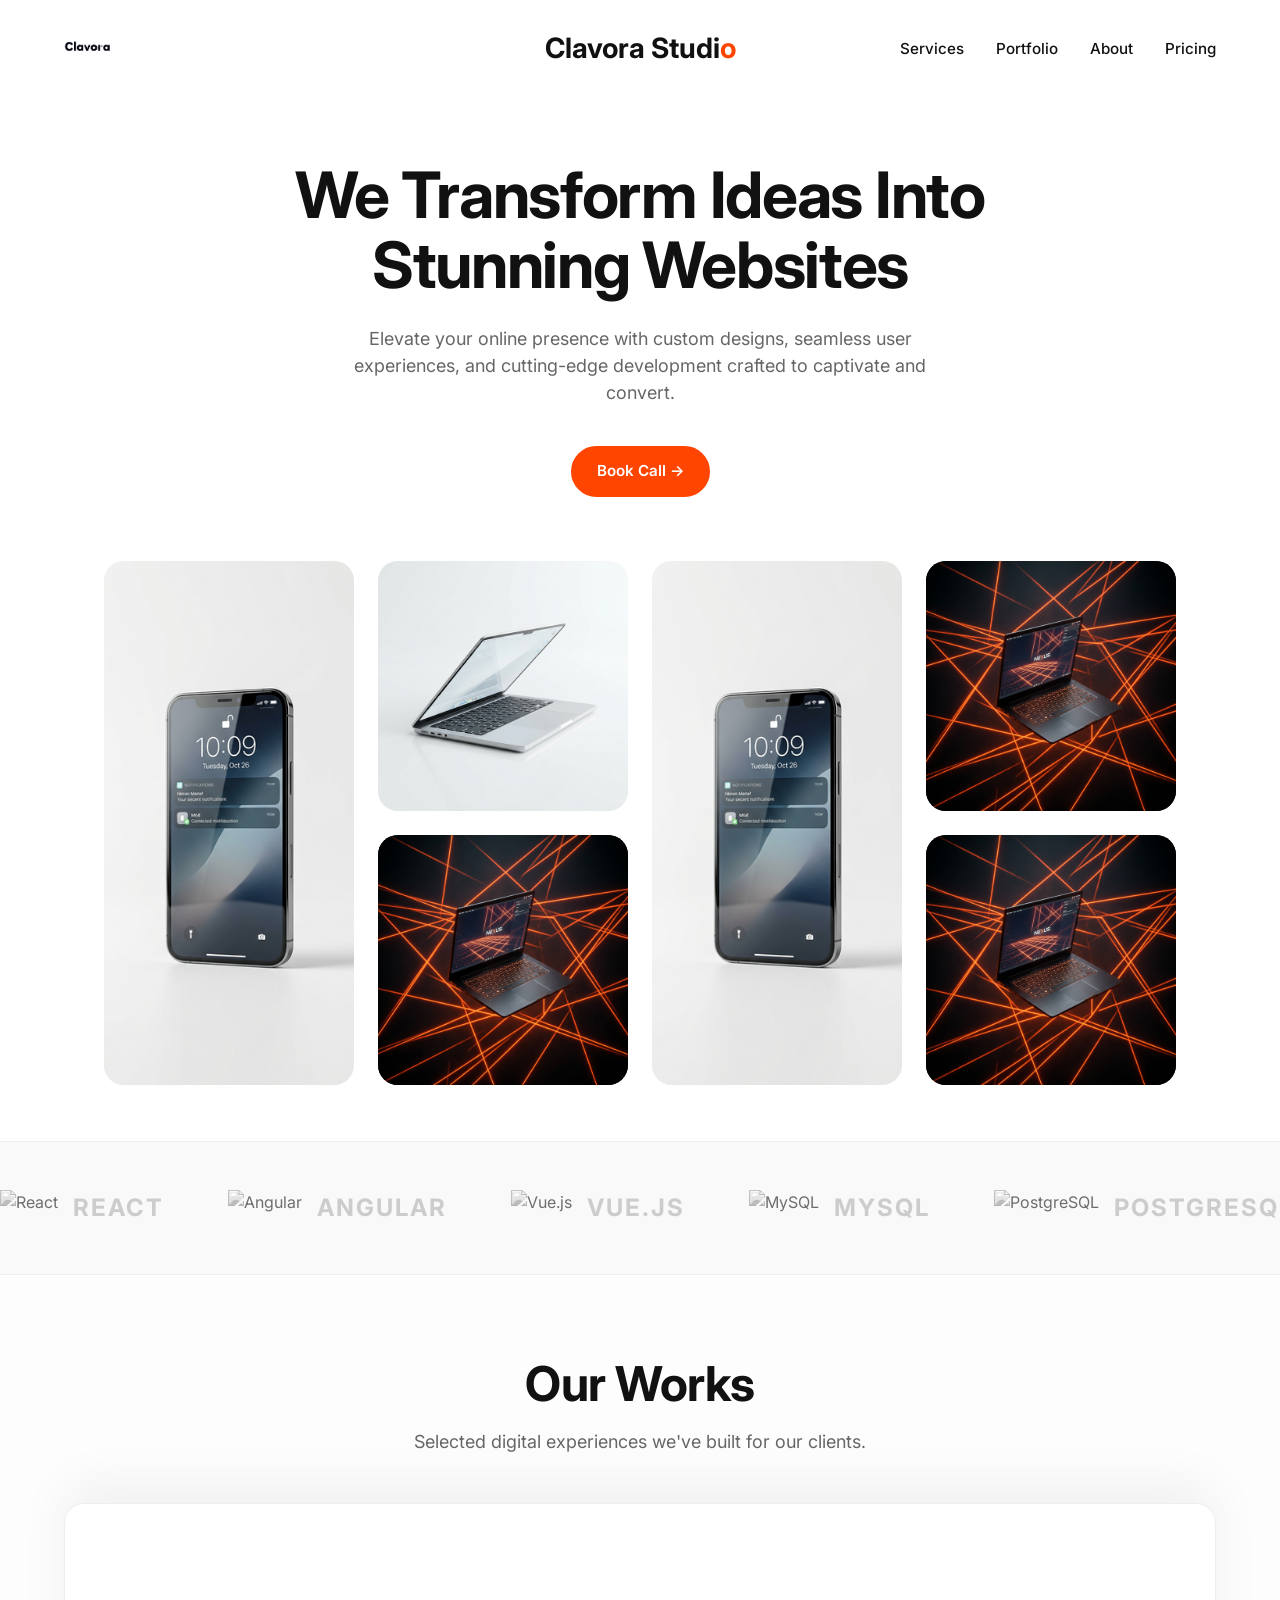
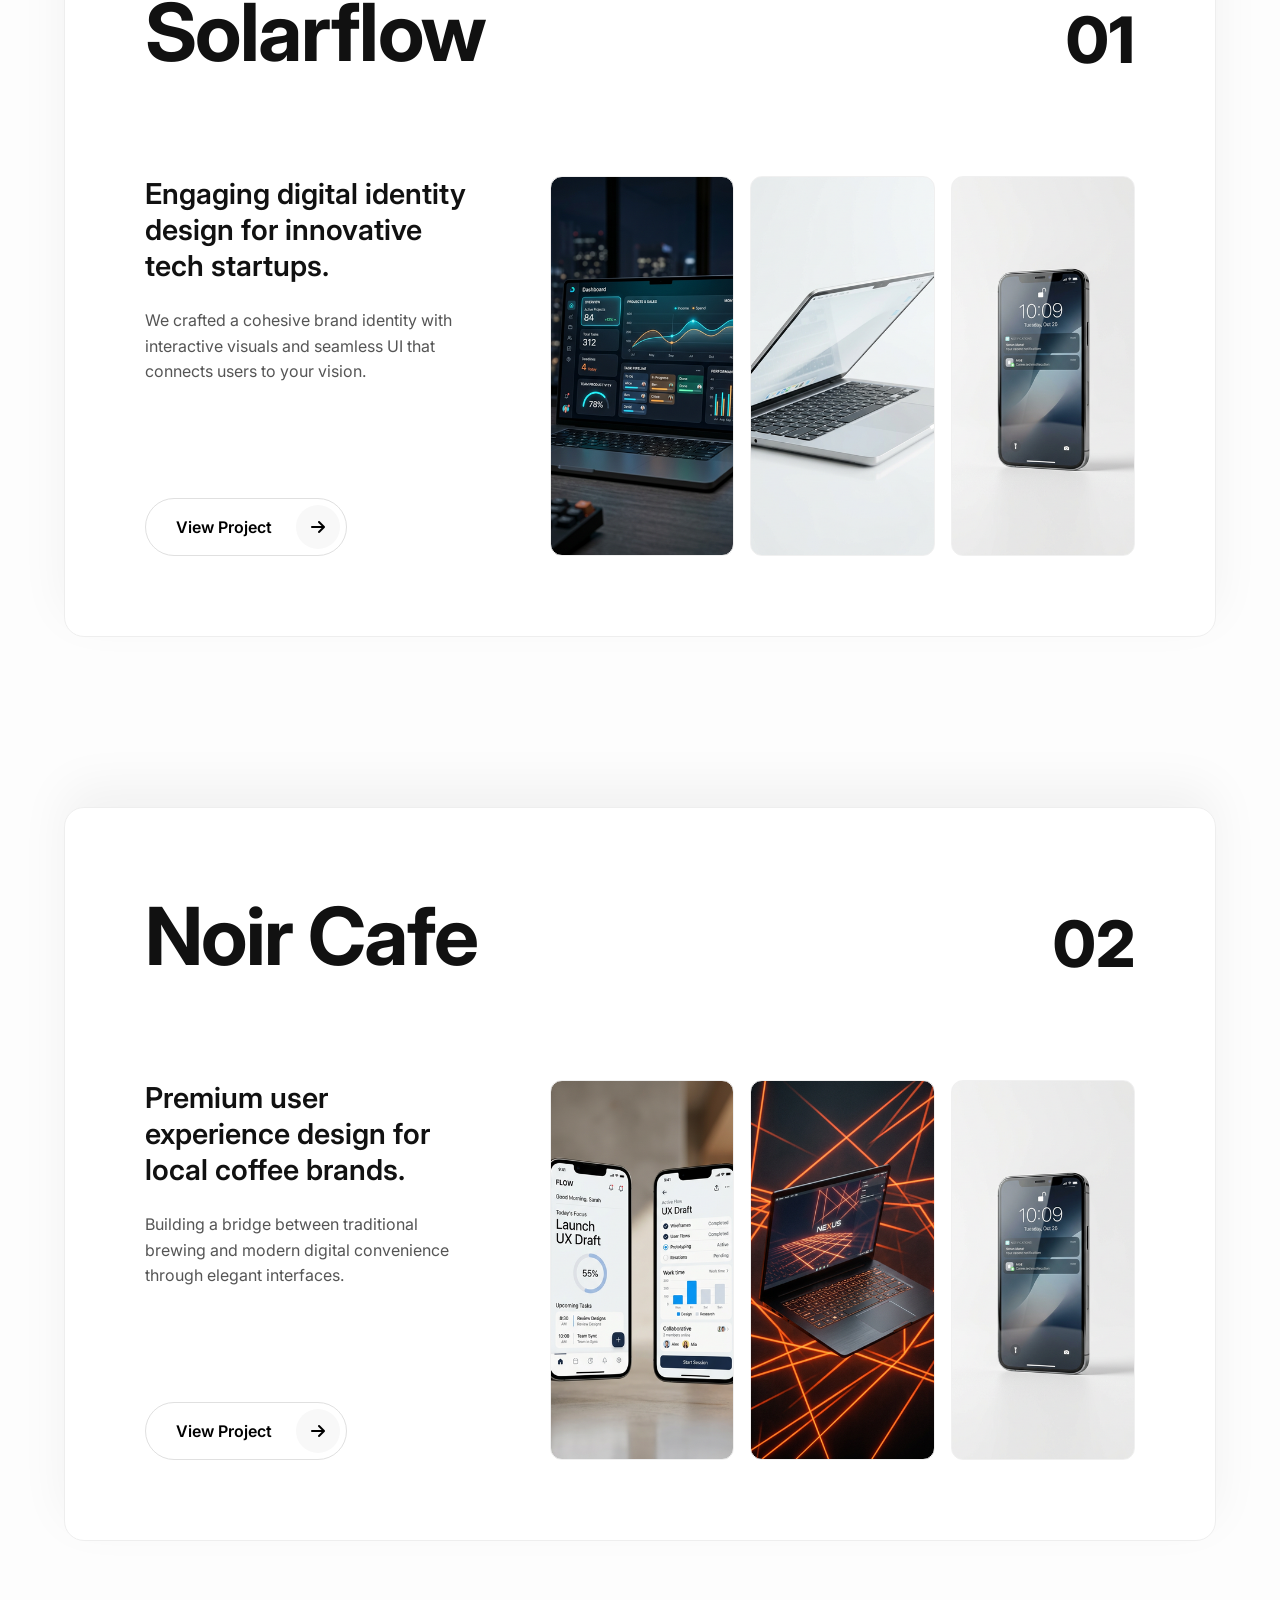
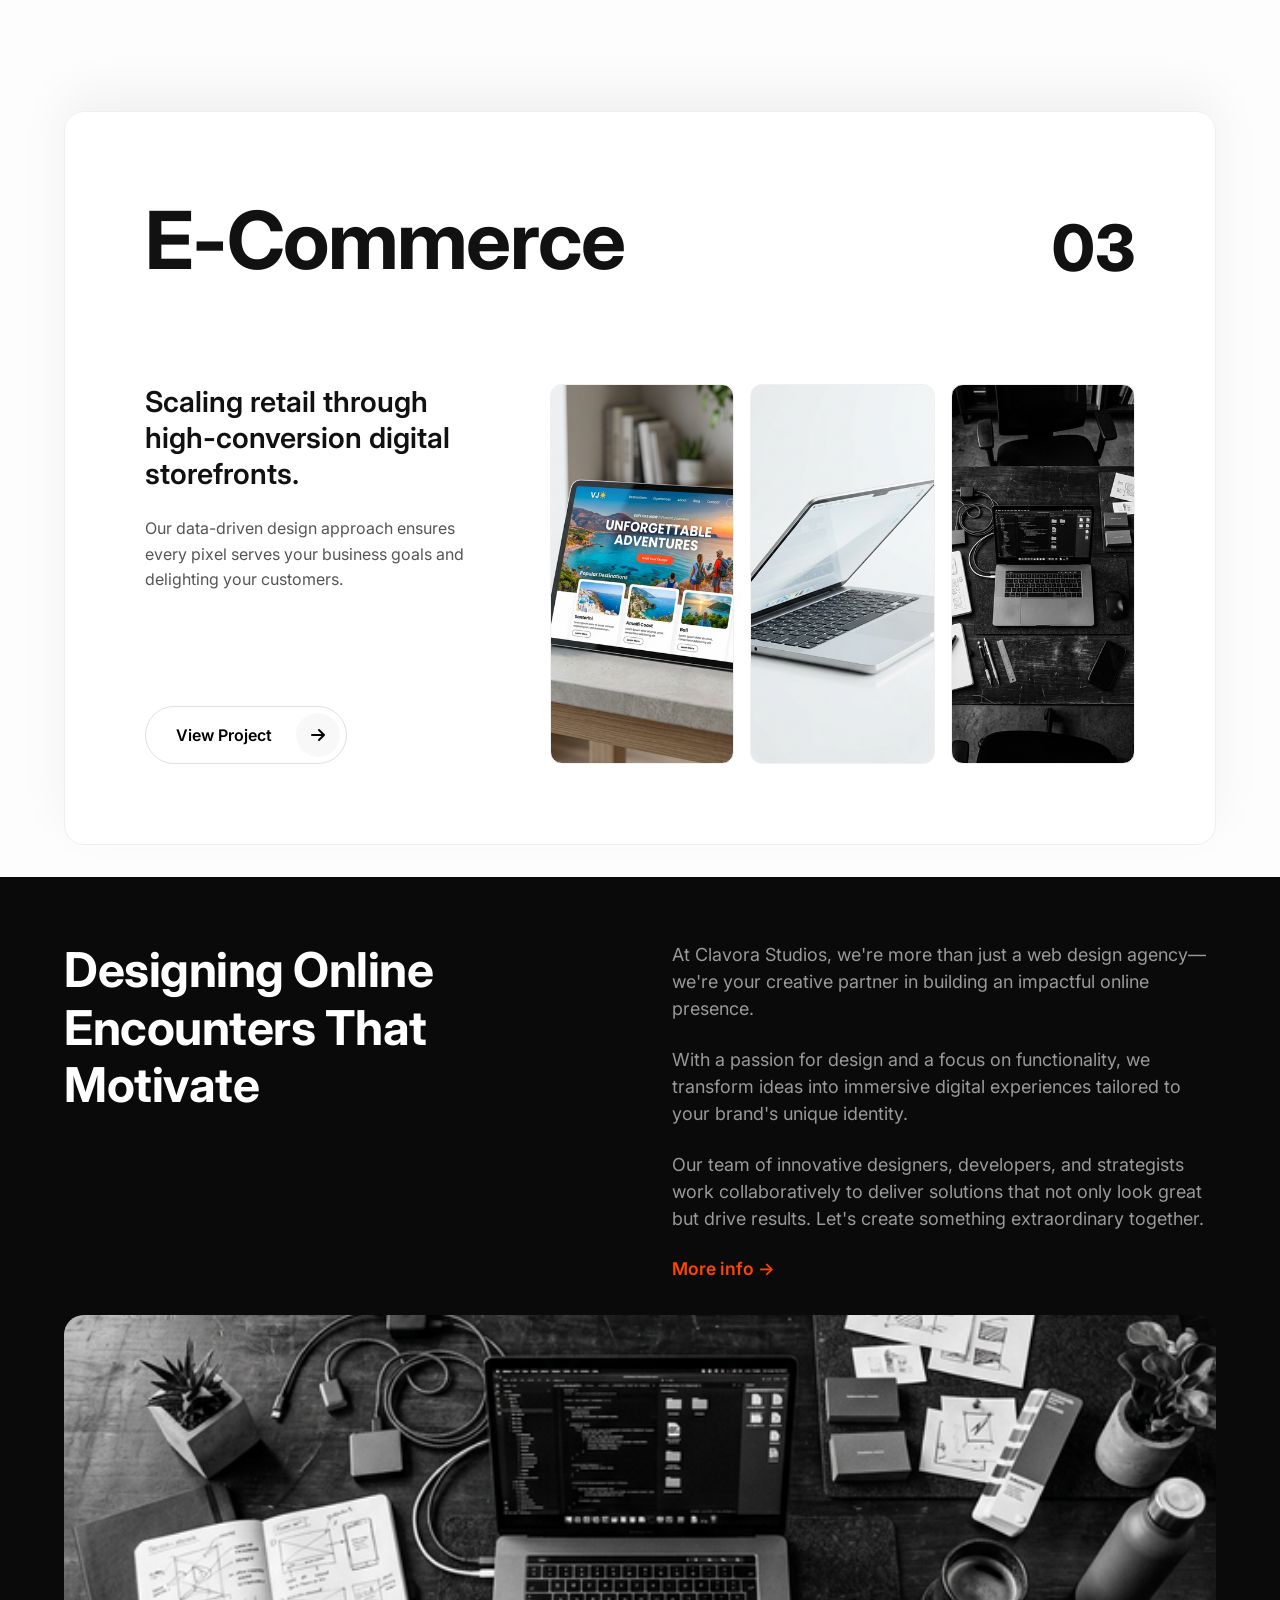
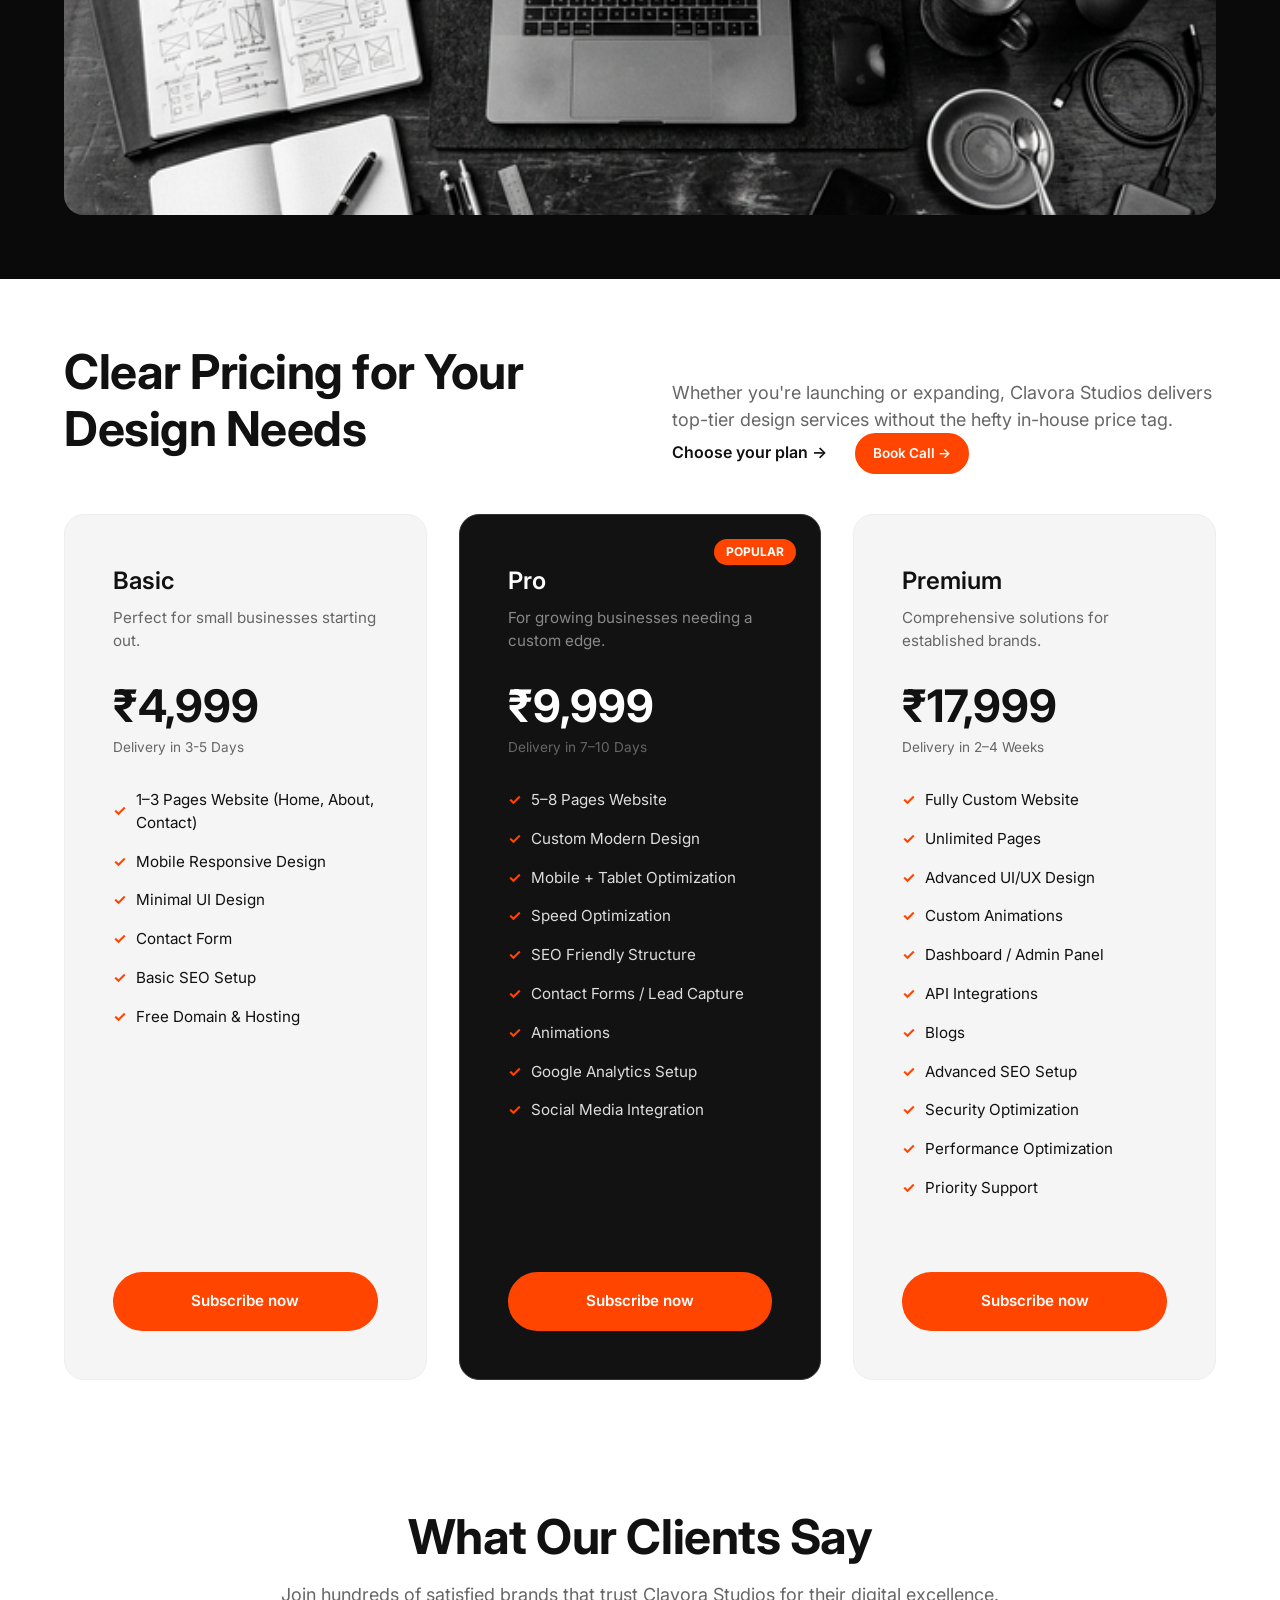
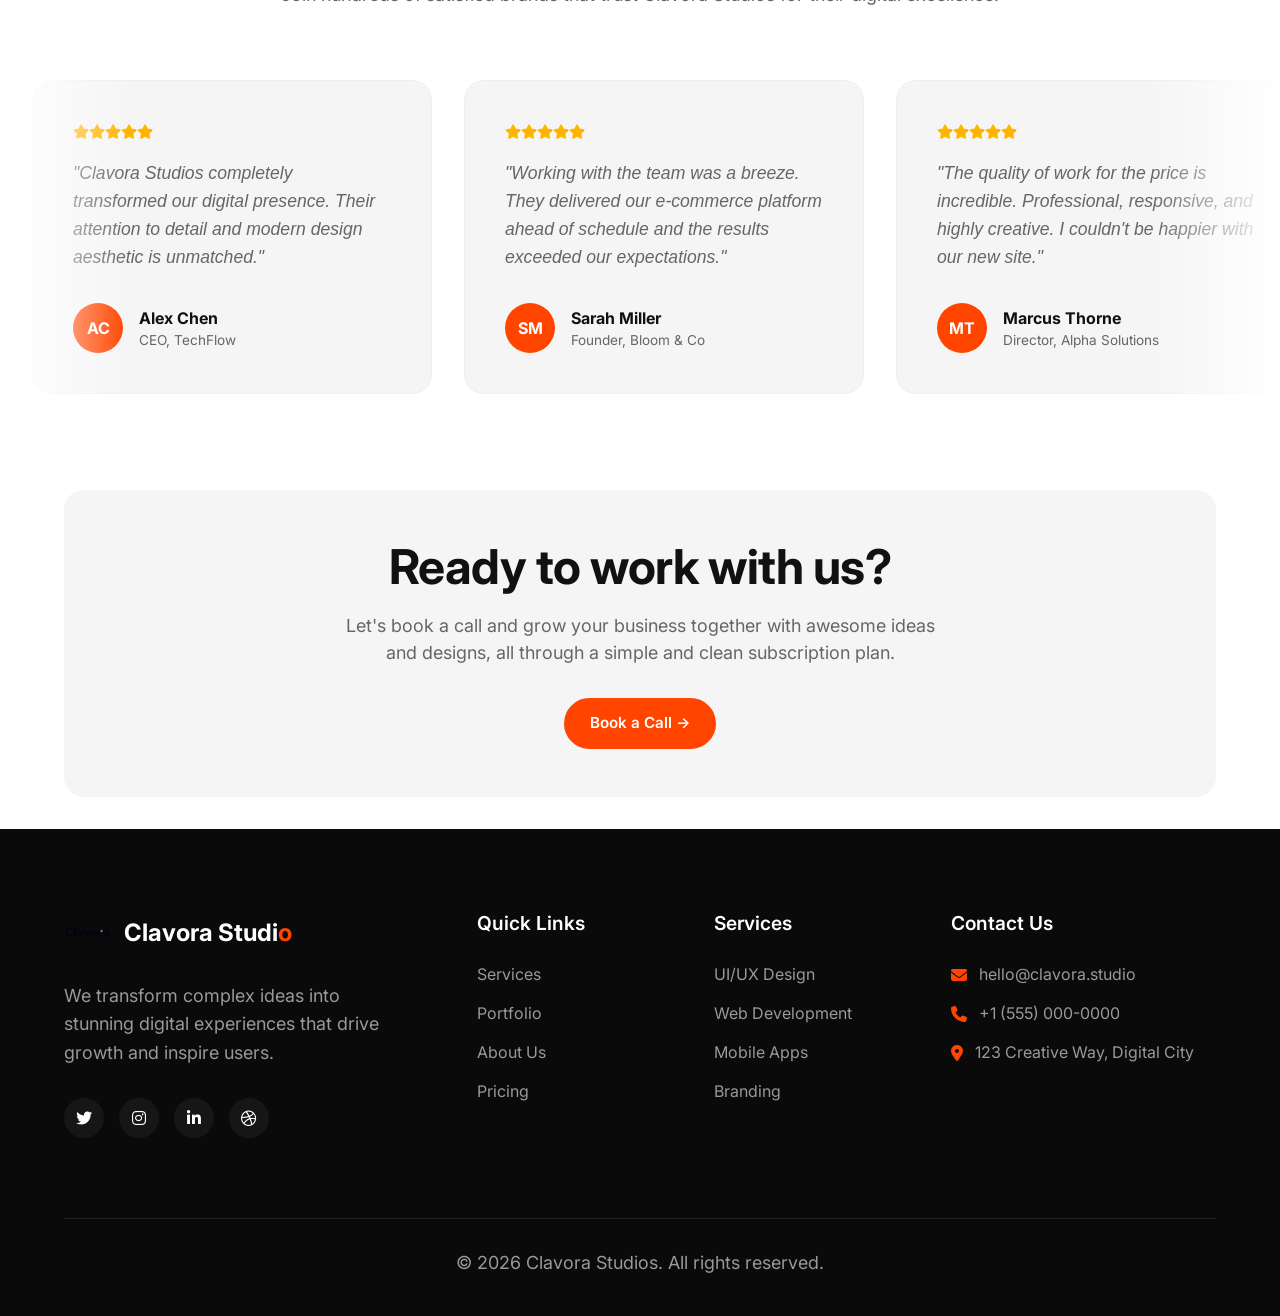
==== commit 93e7a4b2: "Enhance home page with new works design, additional sections, and optimized spacing" ====
--- a/index.html
+++ b/index.html
@@ -4,28 +4,34 @@
 <head>
     <meta charset="UTF-8">
     <meta name="viewport" content="width=device-width, initial-scale=1.0">
-    <title>Calvora Studios | Transform Ideas Into Stunning Websites</title>
+    <title>Clavora Studios | Transform Ideas Into Stunning Websites</title>
     <!-- Google Fonts for modern typography -->
     <link rel="preconnect" href="https://fonts.googleapis.com">
     <link rel="preconnect" href="https://fonts.gstatic.com" crossorigin>
     <link href="https://fonts.googleapis.com/css2?family=Inter:wght@400;500;600;700&display=swap" rel="stylesheet">
     <link rel="stylesheet" href="style.css">
+    <!-- Font Awesome for icons -->
+    <link rel="stylesheet" href="https://cdnjs.cloudflare.com/ajax/libs/font-awesome/6.4.0/css/all.min.css">
 </head>
 
 <body>
     <!-- Navbar -->
     <nav class="navbar">
-        <div class="logo">
-            <img src="images/logo.png" alt="Calvora Studios Logo" class="logo-img">
-            <span class="brand-name">Calvora Studios</span>
+        <a href="index.html" class="logo-link">
+            <img src="images/logo.png" alt="Clavora Studios Logo" class="logo-img">
+        </a>
+        <div class="brand-title">Clavora Studi<span class="accent-letter">o</span></div>
+        <div class="menu-toggle" id="mobile-menu">
+            <span class="bar"></span>
+            <span class="bar"></span>
+            <span class="bar"></span>
         </div>
         <ul class="nav-links">
-            <li><a href="#services">Services</a></li>
-            <li><a href="#portfolio">Portfolio</a></li>
+            <li><a href="services.html">Services</a></li>
+            <li><a href="portfolio.html">Portfolio</a></li>
             <li><a href="#about">About</a></li>
             <li><a href="#pricing">Pricing</a></li>
         </ul>
-        <a href="#book-call" class="btn btn-primary">Book Call &rarr;</a>
     </nav>
 
     <!-- Hero Section -->
@@ -124,61 +130,89 @@
         </div>
     </section>
 
-    <!-- Portfolio Section -->
-    <section class="portfolio" id="portfolio">
-        <div class="portfolio-header">
-            <h2>Our Latest Work</h2>
-            <p>Explore some of our recent digital experiences crafted for top brands around the globe.</p>
-        </div>
-        <div class="portfolio-grid">
-            <div class="portfolio-card">
-                <div class="portfolio-img-container">
-                    <div class="portfolio-img" id="img-port-1"></div>
-                    <div class="portfolio-overlay">
-                        <a href="http://solarproject-henna.vercel.app/" target="_blank" class="btn btn-primary">View
-                            Project</a>
-                    </div>
-                </div>
-                <div class="portfolio-info">
-                    <h3>Solarflow</h3>
-                    <p>Web Application with admin Dashboard</p>
-                </div>
-            </div>
-            <div class="portfolio-card">
-                <div class="portfolio-img-container">
-                    <div class="portfolio-img" id="img-port-2"></div>
-                    <div class="portfolio-overlay">
-                        <a href="https://heyshakir.github.io/cafe/" target="_blank" class="btn btn-primary">View
-                            Project</a>
-                    </div>
-                </div>
-                <div class="portfolio-info">
-                    <h3>Noir cafe</h3>
-                    <p>Cafe website</p>
-                </div>
-            </div>
-            <div class="portfolio-card">
-                <div class="portfolio-img-container">
-                    <div class="portfolio-img" id="img-port-3"></div>
-                    <div class="portfolio-overlay">
-                        <a href="#case-study" class="btn btn-primary">View Project</a>
-                    </div>
-                </div>
-                <div class="portfolio-info">
-                    <h3>E-Commerce Platform</h3>
-                    <p>Web Design</p>
-                </div>
-            </div>
-            <div class="portfolio-card">
-                <div class="portfolio-img-container">
-                    <div class="portfolio-img" id="img-port-4"></div>
-                    <div class="portfolio-overlay">
-                        <a href="#case-study" class="btn btn-primary">View Project</a>
-                    </div>
-                </div>
-                <div class="portfolio-info">
-                    <h3>Dark Mode Enterprise</h3>
-                    <p>Web Application</p>
+    <!-- New Works Section (Based on Image) -->
+    <section class="works-stacked" id="portfolio">
+        <div class="works-header-centered">
+            <h2>Our Works</h2>
+            <p>Selected digital experiences we've built for our clients.</p>
+        </div>
+
+        <div class="works-stack-container">
+            <!-- Project 01 -->
+            <div class="work-stack-card">
+                <div class="work-card-top">
+                    <h2 class="work-title">Solarflow</h2>
+                    <span class="work-index">01</span>
+                </div>
+                <div class="work-card-main">
+                    <div class="work-card-left">
+                        <div class="work-description">
+                            <p class="desc-bold">Engaging digital identity design for innovative tech startups.</p>
+                            <p class="desc-light">We crafted a cohesive brand identity with interactive visuals and
+                                seamless UI that connects users to your vision.</p>
+                        </div>
+                        <a href="portfolio.html" class="work-view-btn">
+                            <span>View Project</span>
+                            <div class="btn-arrow"><i class="fas fa-arrow-right"></i></div>
+                        </a>
+                    </div>
+                    <div class="work-card-right">
+                        <div class="work-preview-item" id="work-1-p1"></div>
+                        <div class="work-preview-item" id="work-1-p2"></div>
+                        <div class="work-preview-item" id="work-1-p3"></div>
+                    </div>
+                </div>
+            </div>
+
+            <!-- Project 02 -->
+            <div class="work-stack-card">
+                <div class="work-card-top">
+                    <h2 class="work-title">Noir Cafe</h2>
+                    <span class="work-index">02</span>
+                </div>
+                <div class="work-card-main">
+                    <div class="work-card-left">
+                        <div class="work-description">
+                            <p class="desc-bold">Premium user experience design for local coffee brands.</p>
+                            <p class="desc-light">Building a bridge between traditional brewing and modern digital
+                                convenience through elegant interfaces.</p>
+                        </div>
+                        <a href="portfolio.html" class="work-view-btn">
+                            <span>View Project</span>
+                            <div class="btn-arrow"><i class="fas fa-arrow-right"></i></div>
+                        </a>
+                    </div>
+                    <div class="work-card-right">
+                        <div class="work-preview-item" id="work-2-p1"></div>
+                        <div class="work-preview-item" id="work-2-p2"></div>
+                        <div class="work-preview-item" id="work-2-p3"></div>
+                    </div>
+                </div>
+            </div>
+
+            <!-- Project 03 -->
+            <div class="work-stack-card">
+                <div class="work-card-top">
+                    <h2 class="work-title">E-Commerce</h2>
+                    <span class="work-index">03</span>
+                </div>
+                <div class="work-card-main">
+                    <div class="work-card-left">
+                        <div class="work-description">
+                            <p class="desc-bold">Scaling retail through high-conversion digital storefronts.</p>
+                            <p class="desc-light">Our data-driven design approach ensures every pixel serves your
+                                business goals and delighting your customers.</p>
+                        </div>
+                        <a href="portfolio.html" class="work-view-btn">
+                            <span>View Project</span>
+                            <div class="btn-arrow"><i class="fas fa-arrow-right"></i></div>
+                        </a>
+                    </div>
+                    <div class="work-card-right">
+                        <div class="work-preview-item" id="work-3-p1"></div>
+                        <div class="work-preview-item" id="work-3-p2"></div>
+                        <div class="work-preview-item" id="work-3-p3"></div>
+                    </div>
                 </div>
             </div>
         </div>
@@ -189,7 +223,7 @@
         <div class="motivation-content">
             <h2>Designing Online<br>Encounters That<br>Motivate</h2>
             <div class="motivation-text">
-                <p>At Calvora Studios, we're more than just a web design agency—we're your creative partner in building
+                <p>At Clavora Studios, we're more than just a web design agency—we're your creative partner in building
                     an impactful online presence.</p>
                 <p>With a passion for design and a focus on functionality, we transform ideas into immersive digital
                     experiences tailored to your brand's unique identity.</p>
@@ -212,7 +246,7 @@
                 <h2>Clear Pricing for Your Design Needs</h2>
             </div>
             <div class="pricing-desc">
-                <p>Whether you're launching or expanding, Calvora Studios delivers top-tier design services without the
+                <p>Whether you're launching or expanding, Clavora Studios delivers top-tier design services without the
                     hefty
                     in-house price tag.</p>
                 <a href="#pricing-plans" class="link-black">Choose your plan &rarr;</a>
@@ -225,7 +259,7 @@
             <div class="card">
                 <h3>Basic</h3>
                 <p class="plan-desc">Perfect for small businesses starting out.</p>
-                <div class="price">5k</div>
+                <div class="price">₹4,999</div>
                 <p class="billed">Delivery in 3-5 Days</p>
                 <ul class="features">
                     <li>1–3 Pages Website (Home, About, Contact)</li>
@@ -242,7 +276,7 @@
                 <div class="badge">Popular</div>
                 <h3>Pro</h3>
                 <p class="plan-desc">For growing businesses needing a custom edge.</p>
-                <div class="price">10k</div>
+                <div class="price">₹9,999</div>
                 <p class="billed">Delivery in 7–10 Days</p>
                 <ul class="features">
                     <li>5–8 Pages Website</li>
@@ -261,7 +295,7 @@
             <div class="card">
                 <h3>Premium</h3>
                 <p class="plan-desc">Comprehensive solutions for established brands.</p>
-                <div class="price">20k</div>
+                <div class="price">₹17,999</div>
                 <p class="billed">Delivery in 2–4 Weeks</p>
                 <ul class="features">
                     <li>Fully Custom Website</li>
@@ -281,6 +315,143 @@
         </div>
     </section>
 
+    <!-- Client Reviews Section (Marquee) -->
+    <section class="reviews" id="reviews">
+        <div class="reviews-header">
+            <h2>What Our Clients Say</h2>
+            <p>Join hundreds of satisfied brands that trust Clavora Studios for their digital excellence.</p>
+        </div>
+        <div class="reviews-marquee-container">
+            <div class="reviews-marquee">
+                <!-- Review Card 1 -->
+                <div class="review-card">
+                    <div class="review-stars">
+                        <i class="fas fa-star"></i><i class="fas fa-star"></i><i class="fas fa-star"></i><i
+                            class="fas fa-star"></i><i class="fas fa-star"></i>
+                    </div>
+                    <p class="review-text">"Clavora Studios completely transformed our digital presence. Their attention
+                        to detail and modern design aesthetic is unmatched."</p>
+                    <div class="reviewer-info">
+                        <div class="reviewer-avatar">AC</div>
+                        <div>
+                            <div class="reviewer-name">Alex Chen</div>
+                            <div class="reviewer-title">CEO, TechFlow</div>
+                        </div>
+                    </div>
+                </div>
+                <!-- Review Card 2 -->
+                <div class="review-card">
+                    <div class="review-stars">
+                        <i class="fas fa-star"></i><i class="fas fa-star"></i><i class="fas fa-star"></i><i
+                            class="fas fa-star"></i><i class="fas fa-star"></i>
+                    </div>
+                    <p class="review-text">"Working with the team was a breeze. They delivered our e-commerce platform
+                        ahead of schedule and the results exceeded our expectations."</p>
+                    <div class="reviewer-info">
+                        <div class="reviewer-avatar">SM</div>
+                        <div>
+                            <div class="reviewer-name">Sarah Miller</div>
+                            <div class="reviewer-title">Founder, Bloom & Co</div>
+                        </div>
+                    </div>
+                </div>
+                <!-- Review Card 3 -->
+                <div class="review-card">
+                    <div class="review-stars">
+                        <i class="fas fa-star"></i><i class="fas fa-star"></i><i class="fas fa-star"></i><i
+                            class="fas fa-star"></i><i class="fas fa-star"></i>
+                    </div>
+                    <p class="review-text">"The quality of work for the price is incredible. Professional, responsive,
+                        and highly creative. I couldn't be happier with our new site."</p>
+                    <div class="reviewer-info">
+                        <div class="reviewer-avatar">MT</div>
+                        <div>
+                            <div class="reviewer-name">Marcus Thorne</div>
+                            <div class="reviewer-title">Director, Alpha Solutions</div>
+                        </div>
+                    </div>
+                </div>
+                <!-- Review Card 4 -->
+                <div class="review-card">
+                    <div class="review-stars">
+                        <i class="fas fa-star"></i><i class="fas fa-star"></i><i class="fas fa-star"></i><i
+                            class="fas fa-star"></i><i class="fas fa-star"></i>
+                    </div>
+                    <p class="review-text">"A truly premium experience. They understood our brand vision perfectly and
+                        translated it into a stunning, functional website."</p>
+                    <div class="reviewer-info">
+                        <div class="reviewer-avatar">LJ</div>
+                        <div>
+                            <div class="reviewer-name">Linda Johnson</div>
+                            <div class="reviewer-title">CMO, Vertex Global</div>
+                        </div>
+                    </div>
+                </div>
+                <!-- Duplicate for infinite scroll -->
+                <div class="review-card">
+                    <div class="review-stars">
+                        <i class="fas fa-star"></i><i class="fas fa-star"></i><i class="fas fa-star"></i><i
+                            class="fas fa-star"></i><i class="fas fa-star"></i>
+                    </div>
+                    <p class="review-text">"Clavora Studios completely transformed our digital presence. Their attention
+                        to detail and modern design aesthetic is unmatched."</p>
+                    <div class="reviewer-info">
+                        <div class="reviewer-avatar">AC</div>
+                        <div>
+                            <div class="reviewer-name">Alex Chen</div>
+                            <div class="reviewer-title">CEO, TechFlow</div>
+                        </div>
+                    </div>
+                </div>
+                <div class="review-card">
+                    <div class="review-stars">
+                        <i class="fas fa-star"></i><i class="fas fa-star"></i><i class="fas fa-star"></i><i
+                            class="fas fa-star"></i><i class="fas fa-star"></i>
+                    </div>
+                    <p class="review-text">"Working with the team was a breeze. They delivered our e-commerce platform
+                        ahead of schedule and the results exceeded our expectations."</p>
+                    <div class="reviewer-info">
+                        <div class="reviewer-avatar">SM</div>
+                        <div>
+                            <div class="reviewer-name">Sarah Miller</div>
+                            <div class="reviewer-title">Founder, Bloom & Co</div>
+                        </div>
+                    </div>
+                </div>
+                <div class="review-card">
+                    <div class="review-stars">
+                        <i class="fas fa-star"></i><i class="fas fa-star"></i><i class="fas fa-star"></i><i
+                            class="fas fa-star"></i><i class="fas fa-star"></i>
+                    </div>
+                    <p class="review-text">"The quality of work for the price is incredible. Professional, responsive,
+                        and highly creative. I couldn't be happier with our new site."</p>
+                    <div class="reviewer-info">
+                        <div class="reviewer-avatar">MT</div>
+                        <div>
+                            <div class="reviewer-name">Marcus Thorne</div>
+                            <div class="reviewer-title">Director, Alpha Solutions</div>
+                        </div>
+                    </div>
+                </div>
+                <div class="review-card">
+                    <div class="review-stars">
+                        <i class="fas fa-star"></i><i class="fas fa-star"></i><i class="fas fa-star"></i><i
+                            class="fas fa-star"></i><i class="fas fa-star"></i>
+                    </div>
+                    <p class="review-text">"A truly premium experience. They understood our brand vision perfectly and
+                        translated it into a stunning, functional website."</p>
+                    <div class="reviewer-info">
+                        <div class="reviewer-avatar">LJ</div>
+                        <div>
+                            <div class="reviewer-name">Linda Johnson</div>
+                            <div class="reviewer-title">CMO, Vertex Global</div>
+                        </div>
+                    </div>
+                </div>
+            </div>
+        </div>
+    </section>
+
     <!-- Call to Action Banner -->
     <section class="cta-banner">
         <div class="cta-box">
@@ -291,19 +462,56 @@
         </div>
     </section>
 
-    <!-- Footer Benefits (Dark) -->
+    <!-- Footer -->
     <footer class="footer dark-section">
-        <div class="footer-top">
-            <h2>Partnership benefits</h2>
-            <p>Unleash limitless design possibilities with Calvora Studios. Join us for boundless creativity and
-                unwavering
-                support.</p>
-        </div>
-        <div class="benefits-grid">
-            <div class="benefit-item"></div>
-            <div class="benefit-item"></div>
-            <div class="benefit-item"></div>
-            <div class="benefit-item"></div>
+        <div class="footer-container">
+            <div class="footer-brand">
+                <div class="logo">
+                    <img src="images/logo.png" alt="Clavora Studios Logo" class="logo-img">
+                    <span class="brand-name">Clavora Studi<span class="accent-letter">o</span></span>
+                </div>
+                <p class="footer-tagline">We transform complex ideas into stunning digital experiences that drive growth
+                    and inspire users.</p>
+                <div class="social-links">
+                    <a href="#" class="social-icon"><i class="fab fa-twitter"></i></a>
+                    <a href="https://www.instagram.com/clavora_studio" target="_blank" class="social-icon"><i
+                            class="fab fa-instagram"></i></a>
+                    <a href="#" class="social-icon"><i class="fab fa-linkedin-in"></i></a>
+                    <a href="#" class="social-icon"><i class="fab fa-dribbble"></i></a>
+                </div>
+            </div>
+
+            <div class="footer-column">
+                <h4>Quick Links</h4>
+                <ul>
+                    <li><a href="services.html">Services</a></li>
+                    <li><a href="portfolio.html">Portfolio</a></li>
+                    <li><a href="#about">About Us</a></li>
+                    <li><a href="#pricing">Pricing</a></li>
+                </ul>
+            </div>
+
+            <div class="footer-column">
+                <h4>Services</h4>
+                <ul>
+                    <li><a href="#">UI/UX Design</a></li>
+                    <li><a href="#">Web Development</a></li>
+                    <li><a href="#">Mobile Apps</a></li>
+                    <li><a href="#">Branding</a></li>
+                </ul>
+            </div>
+
+            <div class="footer-column">
+                <h4>Contact Us</h4>
+                <ul class="contact-info">
+                    <li><i class="fas fa-envelope"></i> hello@clavora.studio</li>
+                    <li><i class="fas fa-phone"></i> +1 (555) 000-0000</li>
+                    <li><i class="fas fa-location-dot"></i> 123 Creative Way, Digital City</li>
+                </ul>
+            </div>
+        </div>
+        <div class="footer-bottom">
+            <p>&copy; 2026 Clavora Studios. All rights reserved.</p>
         </div>
     </footer>
 
@@ -313,14 +521,19 @@
             <button class="modal-close" id="closeModal">&times;</button>
             <h2>Book a Call</h2>
             <p>Leave your details and our team will get back to you shortly.</p>
-            <form id="bookCallForm">
+            <form id="bookCallForm" novalidate>
                 <div class="form-group">
                     <label for="name">Name</label>
-                    <input type="text" id="name" placeholder="Enter your full name" required>
+                    <input type="text" id="name" name="name" placeholder="Enter your full name" required minlength="3"
+                        pattern="^[a-zA-Z\s]+$" title="Name should only contain letters and spaces">
+                    <span class="error-msg">Please enter a valid name (min 3 characters).</span>
                 </div>
                 <div class="form-group">
                     <label for="mobile">Mobile Number</label>
-                    <input type="tel" id="mobile" placeholder="Enter your mobile number" required>
+                    <input type="tel" id="mobile" name="mobile" placeholder="Enter your 10-digit mobile number" required
+                        pattern="^[0-9]{10}$" maxlength="10" inputmode="numeric"
+                        title="Please enter a valid 10-digit mobile number">
+                    <span class="error-msg">Please enter a valid 10-digit mobile number.</span>
                 </div>
                 <button type="submit" class="btn btn-primary full">Submit Request</button>
             </form>
--- a/style.css
+++ b/style.css
@@ -1,711 +1,1601 @@
-:root {
-    --bg-light: #ffffff;
-    --bg-dark: #0a0a0a;
-    --text-light: #111111;
-    --text-dark: #ffffff;
-    --text-gray: #666666;
-    --text-gray-light: #999999;
-    --accent: #ff4500;
-    --font-stack: 'Inter', sans-serif;
-
-    --card-bg-light: #f5f5f5;
-    --card-bg-dark: #121212;
-    --border-radius: 20px;
-    --transition: all 0.3s ease;
-}
-
-* {
-    margin: 0;
-    padding: 0;
-    box-sizing: border-box;
-}
-
-body {
-    font-family: var(--font-stack);
-    background-color: var(--bg-light);
-    color: var(--text-light);
-    line-height: 1.5;
-    overflow-x: hidden;
-}
-
-a {
-    text-decoration: none;
-    color: inherit;
-}
-
-/* Typography */
-h1 {
-    font-size: 4rem;
-    font-weight: 700;
-    line-height: 1.1;
-    margin-bottom: 1.5rem;
-    letter-spacing: -0.02em;
-}
-
-h2 {
-    font-size: 3rem;
-    font-weight: 700;
-    line-height: 1.2;
-    margin-bottom: 1rem;
-    letter-spacing: -0.01em;
-}
-
-h3 {
-    font-size: 1.5rem;
-    font-weight: 600;
-    margin-bottom: 0.5rem;
-}
-
-p {
-    font-size: 1.125rem;
-    color: var(--text-gray);
-}
-
-/* Buttons */
-.btn {
-    display: inline-block;
-    padding: 12px 24px;
-    border-radius: 30px;
-    font-weight: 600;
-    text-align: center;
-    transition: var(--transition);
-    cursor: pointer;
-}
-
-.btn-primary {
-    background-color: var(--accent);
-    color: white;
-    border: 2px solid var(--accent);
-    font-size: 0.95rem;
-}
-
-.btn-primary:hover {
-    background-color: transparent;
-    color: var(--accent);
-}
-
-.btn.small {
-    padding: 8px 16px;
-    font-size: 0.85rem;
-}
-
-.btn.full {
-    width: 100%;
-    margin-top: 1.5rem;
-    padding: 16px;
-}
-
-/* Links */
-.link-orange {
-    color: var(--accent);
-    font-weight: 600;
-    font-size: 1.1rem;
-}
-
-.link-orange:hover {
-    text-decoration: underline;
-}
-
-.link-black {
-    color: var(--text-light);
-    font-weight: 600;
-    margin-right: 1.5rem;
-}
-
-/* Navbar */
-.navbar {
-    display: flex;
-    justify-content: space-between;
-    align-items: center;
-    padding: 1.5rem 5%;
-    max-width: 1400px;
-    margin: 0 auto;
-}
-
-.logo {
-    display: flex;
-    align-items: center;
-    gap: 8px;
-    font-size: 1.25rem;
-    font-weight: 700;
-}
-
-.logo-img {
-    height: 32px;
-    width: auto;
-    object-fit: contain;
-}
-
-.nav-links {
-    display: flex;
-    list-style: none;
-    gap: 2rem;
-}
-
-.nav-links a {
-    font-weight: 500;
-    font-size: 0.95rem;
-    transition: var(--transition);
-}
-
-.nav-links a:hover {
-    color: var(--accent);
-}
-
-/* Hero Section */
-.hero {
-    text-align: center;
-    padding: 4rem 5% 2rem;
-    max-width: 1200px;
-    margin: 0 auto;
-}
-
-.hero-content p {
-    max-width: 600px;
-    margin: 0 auto 2.5rem;
-}
-
-/* Hero Grid Gallery */
-.hero-gallery {
-    display: grid;
-    grid-template-columns: repeat(4, 1fr);
-    grid-template-rows: repeat(2, 250px);
-    gap: 1.5rem;
-    margin-top: 4rem;
-}
-
-.grid-cell {
-    border-radius: var(--border-radius);
-    overflow: hidden;
-    position: relative;
-    background-color: var(--card-bg-light);
-    transition: transform 0.4s ease;
-}
-
-.grid-cell:hover {
-    transform: translateY(-5px) scale(1.02);
-}
-
-.grid-cell.dark {
-    background-color: var(--card-bg-dark);
-}
-
-.grid-cell.rect-v {
-    grid-row: span 2;
-}
-
-.grid-cell.square {
-    /* Default */
-}
-
-/* Real Images placeholder styling */
-.img-placeholder {
-    width: 100%;
-    height: 100%;
-    background-size: cover;
-    background-position: center;
-    background-repeat: no-repeat;
-}
-
-/* Brands Marquee */
-.brands {
-    padding: 3rem 0;
-    overflow: hidden;
-    background: #f9f9f9;
-    border-top: 1px solid #eee;
-    border-bottom: 1px solid #eee;
-}
-
-.marquee {
-    display: flex;
-    gap: 4rem;
-    width: max-content;
-    animation: scroll 30s linear infinite;
-}
-
-.marquee .tech-item {
-    display: flex;
-    align-items: center;
-    gap: 15px;
-}
-
-.marquee .tech-item img {
-    height: 36px;
-    width: auto;
-    filter: grayscale(100%) opacity(60%);
-    transition: var(--transition);
-}
-
-.marquee .tech-item:hover img {
-    filter: grayscale(0%) opacity(100%);
-}
-
-.marquee span {
-    font-size: 1.5rem;
-    font-weight: 700;
-    color: #ccc;
-    text-transform: uppercase;
-    letter-spacing: 2px;
-}
-
-@keyframes scroll {
-    to {
-        transform: translateX(calc(-50% - 2rem));
-    }
-}
-
-/* Portfolio Section */
-.portfolio {
-    padding: 8rem 5%;
-    max-width: 1400px;
-    margin: 0 auto;
-}
-
-.portfolio-header {
-    text-align: center;
-    margin-bottom: 4rem;
-}
-
-.portfolio-header p {
-    max-width: 600px;
-    margin: 0 auto;
-}
-
-.portfolio-grid {
-    display: grid;
-    grid-template-columns: repeat(2, 1fr);
-    gap: 3rem;
-}
-
-.portfolio-card {
-    border-radius: var(--border-radius);
-    overflow: hidden;
-    background-color: var(--card-bg-light);
-    transition: var(--transition);
-    border: 1px solid #eee;
-}
-
-.portfolio-img-container {
-    height: 400px;
-    overflow: hidden;
-    position: relative;
-    border-bottom: 1px solid #eee;
-}
-
-.portfolio-img {
-    width: 100%;
-    height: 100%;
-    background-size: cover;
-    background-position: center;
-    transition: transform 0.6s cubic-bezier(0.25, 0.46, 0.45, 0.94);
-}
-
-.portfolio-overlay {
-    position: absolute;
-    inset: 0;
-    background: rgba(10, 10, 10, 0.6);
-    display: flex;
-    justify-content: center;
-    align-items: center;
-    opacity: 0;
-    transition: all 0.4s ease;
-}
-
-.portfolio-overlay .btn {
-    transform: translateY(20px);
-    transition: all 0.4s ease;
-}
-
-.portfolio-card:hover {
-    transform: translateY(-10px);
-    box-shadow: 0 20px 40px rgba(0, 0, 0, 0.1);
-}
-
-.portfolio-card:hover .portfolio-img {
-    transform: scale(1.08);
-}
-
-.portfolio-card:hover .portfolio-overlay {
-    opacity: 1;
-}
-
-.portfolio-card:hover .portfolio-overlay .btn {
-    transform: translateY(0);
-}
-
-.portfolio-info {
-    padding: 2.5rem;
-}
-
-.portfolio-info h3 {
-    margin-bottom: 0.5rem;
-    font-size: 1.5rem;
-}
-
-/* Dark Sections */
-.dark-section {
-    background-color: var(--bg-dark);
-    color: var(--text-dark);
-}
-
-.dark-section p {
-    color: var(--text-gray-light);
-}
-
-/* Motivation Section */
-.motivation {
-    padding: 8rem 5%;
-}
-
-.motivation-content {
-    max-width: 1200px;
-    margin: 0 auto;
-    display: grid;
-    grid-template-columns: 1fr 1fr;
-    gap: 4rem;
-}
-
-.motivation-text {
-    display: flex;
-    flex-direction: column;
-    gap: 1.5rem;
-    align-items: flex-start;
-}
-
-.office-mockup {
-    max-width: 1200px;
-    margin: 4rem auto 0;
-    height: 500px;
-    border-radius: var(--border-radius);
-    overflow: hidden;
-    background-color: #222;
-}
-
-/* Pricing Section */
-.pricing {
-    padding: 8rem 5%;
-    max-width: 1400px;
-    margin: 0 auto;
-}
-
-.pricing-header {
-    display: grid;
-    grid-template-columns: 1fr 1fr;
-    gap: 4rem;
-    margin-bottom: 4rem;
-    align-items: end;
-}
-
-.pricing-cards {
-    display: grid;
-    grid-template-columns: repeat(3, 1fr);
-    gap: 2rem;
-}
-
-.card {
-    background-color: var(--card-bg-light);
-    border-radius: var(--border-radius);
-    padding: 3rem;
-    position: relative;
-    border: 1px solid #eee;
-    transition: var(--transition);
-    display: flex;
-    flex-direction: column;
-}
-
-.card:hover {
-    transform: translateY(-10px);
-    box-shadow: 0 20px 40px rgba(0, 0, 0, 0.05);
-}
-
-.card.dark {
-    background-color: var(--card-bg-dark);
-    color: var(--text-dark);
-    border-color: #333;
-}
-
-.card.dark p.plan-desc {
-    color: #888;
-}
-
-.card.dark .price {
-    color: white;
-}
-
-.card.dark .billed {
-    color: #666;
-}
-
-.card.dark li:not(.disabled) {
-    color: #ddd;
-}
-
-.badge {
-    position: absolute;
-    top: 1.5rem;
-    right: 1.5rem;
-    background-color: var(--accent);
-    color: white;
-    padding: 4px 12px;
-    border-radius: 20px;
-    font-size: 0.75rem;
-    font-weight: 700;
-    text-transform: uppercase;
-}
-
-.plan-desc {
-    font-size: 0.95rem;
-    margin-bottom: 2rem;
-    height: 45px;
-}
-
-.price {
-    font-size: 3.5rem;
-    font-weight: 700;
-    color: var(--text-light);
-    line-height: 1;
-    margin-bottom: 0.5rem;
-}
-
-.billed {
-    font-size: 0.85rem;
-    margin-bottom: 2rem;
-}
-
-.features {
-    list-style: none;
-    margin-bottom: 2rem;
-    flex-grow: 1;
-}
-
-.features li {
-    font-size: 0.95rem;
-    margin-bottom: 1rem;
-    display: flex;
-    align-items: center;
-    gap: 10px;
-}
-
-.features li::before {
-    content: '✓';
-    color: var(--accent);
-    font-weight: bold;
-}
-
-.features li.disabled {
-    color: #ccc;
-}
-
-.features li.disabled::before {
-    content: '−';
-    color: #ccc;
-}
-
-/* CTA Banner */
-.cta-banner {
-    padding: 0 5% 4rem;
-    max-width: 1400px;
-    margin: 0 auto;
-}
-
-.cta-box {
-    background-color: #f5f5f5;
-    border-radius: var(--border-radius);
-    padding: 5rem 2rem;
-    text-align: center;
-}
-
-.cta-box p {
-    max-width: 600px;
-    margin: 1rem auto 2rem;
-}
-
-/* Footer / Benefits */
-.footer {
-    padding: 8rem 5% 4rem;
-}
-
-.footer-top {
-    max-width: 1200px;
-    margin: 0 auto 4rem;
-    display: grid;
-    grid-template-columns: 1fr 1fr;
-    gap: 4rem;
-}
-
-.benefits-grid {
-    max-width: 1200px;
-    margin: 0 auto;
-    display: grid;
-    grid-template-columns: repeat(4, 1fr);
-    gap: 2rem;
-}
-
-.benefit-item {
-    height: 300px;
-    background-color: #1a1a1a;
-    border-radius: var(--border-radius);
-}
-
-/* Modal Styling */
-.modal-overlay {
-    position: fixed;
-    top: 0;
-    left: 0;
-    width: 100vw;
-    height: 100vh;
-    background: rgba(10, 10, 10, 0.8);
-    backdrop-filter: blur(5px);
-    display: flex;
-    justify-content: center;
-    align-items: center;
-    z-index: 1000;
-    opacity: 0;
-    visibility: hidden;
-    transition: all 0.3s ease;
-}
-
-.modal-overlay.active {
-    opacity: 1;
-    visibility: visible;
-}
-
-.modal {
-    background: var(--bg-light);
-    color: var(--text-light);
-    padding: 3rem;
-    border-radius: var(--border-radius);
-    width: 90%;
-    max-width: 450px;
-    position: relative;
-    transform: translateY(20px);
-    transition: all 0.3s ease;
-    box-shadow: 0 25px 50px -12px rgba(0, 0, 0, 0.25);
-}
-
-.modal-overlay.active .modal {
-    transform: translateY(0);
-}
-
-.modal-close {
-    position: absolute;
-    top: 1.5rem;
-    right: 1.5rem;
-    background: none;
-    border: none;
-    font-size: 2rem;
-    cursor: pointer;
-    line-height: 1;
-    color: var(--text-gray);
-    transition: var(--transition);
-}
-
-.modal-close:hover {
-    color: var(--text-light);
-}
-
-.modal h2 {
-    font-size: 2rem;
-    margin-bottom: 0.5rem;
-}
-
-.modal p {
-    font-size: 0.95rem;
-    margin-bottom: 2rem;
-}
-
-.form-group {
-    margin-bottom: 1.5rem;
-}
-
-.form-group label {
-    display: block;
-    margin-bottom: 0.5rem;
-    font-weight: 600;
-    font-size: 0.9rem;
-}
-
-.form-group input {
-    width: 100%;
-    padding: 12px 16px;
-    border: 1px solid #ddd;
-    border-radius: 8px;
-    font-family: inherit;
-    font-size: 1rem;
-    transition: var(--transition);
-}
-
-.form-group input:focus {
-    outline: none;
-    border-color: var(--accent);
-    box-shadow: 0 0 0 3px rgba(255, 69, 0, 0.1);
-}
-
-/* Responsive */
-@media (max-width: 1024px) {
-    .hero-gallery {
-        grid-template-columns: repeat(2, 1fr);
-        grid-template-rows: auto;
-    }
-
-    .grid-cell.rect-v {
-        grid-row: span 1;
-        height: 300px;
-    }
-
-    .grid-cell.square {
-        height: 300px;
-    }
-
-    .pricing-cards {
-        grid-template-columns: 1fr;
-    }
-
-    .motivation-content,
-    .pricing-header,
-    .footer-top {
-        grid-template-columns: 1fr;
-        gap: 2rem;
-    }
-}
-
-@media (max-width: 768px) {
-    .nav-links {
-        display: none;
-    }
-
-    /* Add hamburger menu logic later if needed */
-    h1 {
-        font-size: 2.5rem;
-    }
-
-    h2 {
-        font-size: 2rem;
-    }
-
-    .hero {
-        padding-top: 2rem;
-    }
-
-    .benefits-grid {
-        grid-template-columns: repeat(2, 1fr);
-    }
-
-    .portfolio-grid {
-        grid-template-columns: 1fr;
-    }
-
-    .portfolio-img-container {
-        height: 300px;
-    }
-}
-
-@media (max-width: 480px) {
-    .hero-gallery {
-        grid-template-columns: 1fr;
-    }
-
-    .benefits-grid {
-        grid-template-columns: 1fr;
-    }
-}+:root {
+    --bg-light: #ffffff;
+    --bg-dark: #0a0a0a;
+    --text-light: #111111;
+    --text-dark: #ffffff;
+    --text-gray: #666666;
+    --text-gray-light: #999999;
+    --accent: #ff4500;
+    --font-stack: 'Inter', sans-serif;
+
+    --card-bg-light: #f5f5f5;
+    --card-bg-dark: #121212;
+    --border-radius: 20px;
+    --transition: all 0.3s ease;
+}
+
+* {
+    margin: 0;
+    padding: 0;
+    box-sizing: border-box;
+}
+
+body {
+    font-family: var(--font-stack);
+    background-color: var(--bg-light);
+    color: var(--text-light);
+    line-height: 1.5;
+    overflow-x: hidden;
+}
+
+a {
+    text-decoration: none;
+    color: inherit;
+}
+
+/* Typography */
+h1 {
+    font-size: 4rem;
+    font-weight: 700;
+    line-height: 1.1;
+    margin-bottom: 1.5rem;
+    letter-spacing: -0.02em;
+}
+
+h2 {
+    font-size: 3rem;
+    font-weight: 700;
+    line-height: 1.2;
+    margin-bottom: 1rem;
+    letter-spacing: -0.01em;
+}
+
+h3 {
+    font-size: 1.5rem;
+    font-weight: 600;
+    margin-bottom: 0.5rem;
+}
+
+p {
+    font-size: 1.125rem;
+    color: var(--text-gray);
+}
+
+/* Buttons */
+.btn {
+    display: inline-block;
+    padding: 12px 24px;
+    border-radius: 30px;
+    font-weight: 600;
+    text-align: center;
+    transition: var(--transition);
+    cursor: pointer;
+}
+
+.btn-primary {
+    background-color: var(--accent);
+    color: white;
+    border: 2px solid var(--accent);
+    font-size: 0.95rem;
+}
+
+.btn-primary:hover {
+    background-color: transparent;
+    color: var(--accent);
+    transform: translateY(-3px);
+    box-shadow: 0 10px 20px rgba(255, 69, 0, 0.2);
+}
+
+.btn.small {
+    padding: 8px 16px;
+    font-size: 0.85rem;
+}
+
+.btn.full {
+    width: 100%;
+    margin-top: 1.5rem;
+    padding: 16px;
+}
+
+/* Links */
+.link-orange {
+    color: var(--accent);
+    font-weight: 600;
+    font-size: 1.1rem;
+}
+
+.link-orange:hover {
+    text-decoration: underline;
+}
+
+.link-black {
+    color: var(--text-light);
+    font-weight: 600;
+    margin-right: 1.5rem;
+}
+
+/* Navbar */
+.navbar {
+    display: grid;
+    grid-template-columns: 1fr auto 1fr;
+    align-items: center;
+    padding: 1.5rem 5%;
+    max-width: 1400px;
+    margin: 0 auto;
+}
+
+.logo-link {
+    grid-column: 1;
+    justify-self: start;
+    display: flex;
+    align-items: center;
+}
+
+.brand-title {
+    grid-column: 2;
+    font-size: 1.75rem;
+    font-weight: 700;
+    text-align: center;
+}
+
+.accent-letter {
+    color: var(--accent);
+}
+
+.logo-img {
+    height: 48px;
+    width: auto;
+    object-fit: contain;
+    transition: var(--transition);
+}
+
+.logo-img:hover {
+    transform: scale(1.1);
+}
+
+.nav-links {
+    grid-column: 3;
+    justify-self: end;
+    display: flex;
+    list-style: none;
+    gap: 2rem;
+}
+
+.nav-links a {
+    font-weight: 500;
+    font-size: 0.95rem;
+    transition: var(--transition);
+}
+
+.nav-links a:hover {
+    color: var(--accent);
+}
+
+.menu-toggle {
+    grid-column: 3;
+    justify-self: end;
+    display: none;
+    flex-direction: column;
+    cursor: pointer;
+    gap: 6px;
+    z-index: 1001;
+}
+
+.menu-toggle .bar {
+    width: 28px;
+    height: 3px;
+    background-color: var(--text-light);
+    border-radius: 2px;
+    transition: var(--transition);
+}
+
+/* Hero Section */
+.hero {
+    text-align: center;
+    padding: 4rem 5% 2rem;
+    max-width: 1200px;
+    margin: 0 auto;
+}
+
+.hero-content p {
+    max-width: 600px;
+    margin: 0 auto 2.5rem;
+}
+
+/* Hero Grid Gallery */
+.hero-gallery {
+    display: grid;
+    grid-template-columns: repeat(4, 1fr);
+    grid-template-rows: repeat(2, 250px);
+    gap: 1.5rem;
+    margin-top: 4rem;
+}
+
+.grid-cell {
+    border-radius: var(--border-radius);
+    overflow: hidden;
+    position: relative;
+    background-color: var(--card-bg-light);
+    transition: transform 0.4s ease;
+}
+
+.grid-cell:hover {
+    transform: translateY(-10px) scale(1.02);
+    box-shadow: 0 20px 40px rgba(0, 0, 0, 0.15);
+}
+
+.grid-cell:hover .img-placeholder {
+    transform: scale(1.1);
+    filter: brightness(1.1);
+}
+
+.grid-cell.dark {
+    background-color: var(--card-bg-dark);
+}
+
+.grid-cell.rect-v {
+    grid-row: span 2;
+}
+
+
+
+/* Real Images placeholder styling */
+.img-placeholder {
+    width: 100%;
+    height: 100%;
+    background-size: cover;
+    background-position: center;
+    background-repeat: no-repeat;
+    transition: transform 0.6s cubic-bezier(0.2, 0.8, 0.2, 1), filter 0.6s ease;
+}
+
+/* Brands Marquee */
+.brands {
+    padding: 3rem 0;
+    overflow: hidden;
+    background: #f9f9f9;
+    border-top: 1px solid #eee;
+    border-bottom: 1px solid #eee;
+}
+
+.marquee {
+    display: flex;
+    gap: 4rem;
+    width: max-content;
+    animation: scroll 30s linear infinite;
+}
+
+.marquee .tech-item {
+    display: flex;
+    align-items: center;
+    gap: 15px;
+}
+
+.marquee .tech-item img {
+    height: 36px;
+    width: auto;
+    filter: grayscale(100%) opacity(60%);
+    transition: var(--transition);
+}
+
+.marquee .tech-item:hover img {
+    filter: grayscale(0%) opacity(100%);
+}
+
+.marquee span {
+    font-size: 1.5rem;
+    font-weight: 700;
+    color: #ccc;
+    text-transform: uppercase;
+    letter-spacing: 2px;
+}
+
+@keyframes scroll {
+    to {
+        transform: translateX(calc(-50% - 2rem));
+    }
+}
+
+/* New Stacked Works Section with Sticky Overlap */
+.works-stacked {
+    padding: 5rem 5% 2rem;
+    max-width: 1300px; /* Slightly tighter width */
+    margin: 0 auto;
+    background-color: #fdfdfd;
+}
+
+.works-header-centered {
+    text-align: center;
+    margin-bottom: 3rem;
+}
+
+.works-stack-container {
+    display: flex;
+    flex-direction: column;
+    gap: 0;
+    /* Remove gap so they can overlap perfectly */
+}
+
+.work-stack-card {
+    position: sticky;
+    top: 80px;
+    /* Sticks near the top of the navbar */
+    background: white;
+    border-radius: 20px;
+    padding: 5rem;
+    box-shadow: 0 -20px 50px rgba(0, 0, 0, 0.05);
+    /* Shadow on top to emphasize overlap */
+    border: 1px solid #eee;
+    margin-bottom: 10vh;
+    /* Space to see the next card coming */
+    transition: transform 0.3s ease, box-shadow 0.3s ease;
+}
+
+.work-stack-card:nth-child(1) { z-index: 1; margin-top: 0; }
+.work-stack-card:nth-child(2) { z-index: 2; margin-top: 5rem; }
+.work-stack-card:nth-child(3) { z-index: 3; margin-top: 5rem; margin-bottom: 0; } 
+/* No margin on last card to remove bottom gap */
+
+.work-card-top {
+    display: flex;
+    justify-content: space-between;
+    align-items: center;
+    margin-bottom: 5rem;
+}
+
+.work-title {
+    font-size: 5rem;
+    font-weight: 700;
+    color: var(--text-light);
+    letter-spacing: -0.02em;
+}
+
+.work-index {
+    font-size: 4rem;
+    font-weight: 800;
+    color: #111;
+}
+
+.work-card-main {
+    display: flex;
+    justify-content: space-between;
+    gap: 5rem;
+    align-items: stretch;
+}
+
+.work-card-left {
+    flex: 1;
+    display: flex;
+    flex-direction: column;
+    justify-content: space-between;
+    max-width: 400px;
+}
+
+.work-description {
+    margin-bottom: 3rem;
+}
+
+.desc-bold {
+    font-size: 1.8rem;
+    font-weight: 600;
+    line-height: 1.25;
+    margin-bottom: 1.5rem;
+    color: var(--text-light);
+}
+
+.desc-light {
+    font-size: 1rem;
+    color: #555;
+    line-height: 1.6;
+}
+
+.work-view-btn {
+    display: inline-flex;
+    align-items: center;
+    background: white;
+    border: 1px solid #e0e0e0;
+    border-radius: 50px;
+    padding: 6px;
+    text-decoration: none;
+    color: black;
+    font-weight: 600;
+    width: fit-content;
+    transition: all 0.3s cubic-bezier(0.2, 0.8, 0.2, 1);
+}
+
+.work-view-btn span {
+    padding-left: 1.5rem;
+    padding-right: 1.5rem;
+}
+
+.btn-arrow {
+    width: 44px;
+    height: 44px;
+    background: #f8f8f8;
+    border-radius: 50%;
+    display: flex;
+    justify-content: center;
+    align-items: center;
+    transition: all 0.4s cubic-bezier(0.2, 0.8, 0.2, 1);
+}
+
+.work-view-btn:hover {
+    border-color: black;
+    transform: translateX(10px);
+}
+
+.work-view-btn:hover .btn-arrow {
+    background: black;
+    color: white;
+    transform: rotate(-15deg);
+}
+
+.work-card-right {
+    flex: 1.8;
+    display: flex;
+    gap: 1rem;
+}
+
+.work-preview-item {
+    flex: 1;
+    height: 380px;
+    background-color: #f7f7f7;
+    border-radius: 12px;
+    background-size: cover;
+    background-position: center;
+    border: 1px solid #f0f0f0;
+    transition: transform 0.5s ease;
+}
+
+.work-stack-card:hover .work-preview-item {
+    transform: translateY(-10px);
+}
+
+.work-stack-card:hover .work-preview-item:nth-child(2) {
+    transition-delay: 0.1s;
+}
+
+.work-stack-card:hover .work-preview-item:nth-child(3) {
+    transition-delay: 0.2s;
+}
+
+@media (max-width: 1024px) {
+    .work-card-main {
+        flex-direction: column;
+    }
+    .work-card-right {
+        order: -1;
+        margin-bottom: 2rem;
+    }
+    .work-card-left {
+        max-width: 100%;
+    }
+    .work-title {
+        font-size: 3.5rem;
+    }
+    .work-index {
+        font-size: 3rem;
+    }
+}
+
+@media (max-width: 768px) {
+    .work-stack-card {
+        padding: 2.5rem;
+    }
+    .work-preview-item {
+        height: 250px;
+    }
+}
+
+
+/* Dark Sections */
+.dark-section {
+    background-color: var(--bg-dark);
+    color: var(--text-dark);
+}
+
+.dark-section p {
+    color: var(--text-gray-light);
+}
+
+/* Motivation Section */
+.motivation {
+    padding: 4rem 5%;
+}
+
+.motivation-content {
+    max-width: 1200px;
+    margin: 0 auto;
+    display: grid;
+    grid-template-columns: 1fr 1fr;
+    gap: 4rem;
+}
+
+.motivation-text {
+    display: flex;
+    flex-direction: column;
+    gap: 1.5rem;
+    align-items: flex-start;
+}
+
+.office-mockup {
+    max-width: 1200px;
+    margin: 2rem auto 0;
+    height: 500px;
+    border-radius: var(--border-radius);
+    overflow: hidden;
+    background-color: #222;
+}
+
+/* Pricing Section */
+.pricing {
+    padding: 4rem 5%;
+    max-width: 1400px;
+    margin: 0 auto;
+}
+
+.pricing-header {
+    display: grid;
+    grid-template-columns: 1fr 1fr;
+    gap: 4rem;
+    margin-bottom: 2.5rem;
+    align-items: end;
+}
+
+.pricing-cards {
+    display: grid;
+    grid-template-columns: repeat(3, 1fr);
+    gap: 2rem;
+}
+
+.card {
+    background-color: var(--card-bg-light);
+    border-radius: var(--border-radius);
+    padding: 3rem;
+    position: relative;
+    border: 1px solid #eee;
+    transition: var(--transition);
+    display: flex;
+    flex-direction: column;
+}
+
+.card:hover {
+    transform: translateY(-10px);
+    box-shadow: 0 20px 40px rgba(0, 0, 0, 0.05);
+}
+
+.card.dark {
+    background-color: var(--card-bg-dark);
+    color: var(--text-dark);
+    border-color: #333;
+}
+
+.card.dark p.plan-desc {
+    color: #888;
+}
+
+.card.dark .price {
+    color: white;
+}
+
+.card.dark .billed {
+    color: #666;
+}
+
+.card.dark li:not(.disabled) {
+    color: #ddd;
+}
+
+.badge {
+    position: absolute;
+    top: 1.5rem;
+    right: 1.5rem;
+    background-color: var(--accent);
+    color: white;
+    padding: 4px 12px;
+    border-radius: 20px;
+    font-size: 0.75rem;
+    font-weight: 700;
+    text-transform: uppercase;
+}
+
+.plan-desc {
+    font-size: 0.95rem;
+    margin-bottom: 2rem;
+    height: 45px;
+}
+
+.price {
+    font-size: 2.8rem;
+    font-weight: 700;
+    color: var(--text-light);
+    line-height: 1;
+    margin-bottom: 0.5rem;
+}
+
+.billed {
+    font-size: 0.85rem;
+    margin-bottom: 2rem;
+}
+
+.features {
+    list-style: none;
+    margin-bottom: 2rem;
+    flex-grow: 1;
+}
+
+.features li {
+    font-size: 0.95rem;
+    margin-bottom: 1rem;
+    display: flex;
+    align-items: center;
+    gap: 10px;
+}
+
+.features li::before {
+    content: '✓';
+    color: var(--accent);
+    font-weight: bold;
+}
+
+.features li.disabled {
+    color: #ccc;
+}
+
+.features li.disabled::before {
+    content: '−';
+    color: #ccc;
+}
+
+/* CTA Banner */
+.cta-banner {
+    padding: 0 5% 2rem;
+    max-width: 1400px;
+    margin: 0 auto;
+}
+
+.cta-box {
+    background-color: #f5f5f5;
+    border-radius: var(--border-radius);
+    padding: 3rem 2rem;
+    text-align: center;
+}
+
+.cta-box p {
+    max-width: 600px;
+    margin: 1rem auto 2rem;
+}
+
+/* Footer / Benefits */
+.footer {
+    padding: 3rem 5% 3rem;
+}
+
+.footer-top {
+    max-width: 1200px;
+    margin: 0 auto 2rem;
+    display: grid;
+    grid-template-columns: 1fr 1fr;
+    gap: 4rem;
+}
+
+.benefits-grid {
+    max-width: 1200px;
+    margin: 0 auto;
+    display: grid;
+    grid-template-columns: repeat(4, 1fr);
+    gap: 2rem;
+}
+
+.benefit-item {
+    height: 300px;
+    background-color: #1a1a1a;
+    border-radius: var(--border-radius);
+}
+
+/* Modal Styling */
+.modal-overlay {
+    position: fixed;
+    top: 0;
+    left: 0;
+    width: 100vw;
+    height: 100vh;
+    background: rgba(10, 10, 10, 0.8);
+    backdrop-filter: blur(5px);
+    display: flex;
+    justify-content: center;
+    align-items: center;
+    z-index: 1000;
+    opacity: 0;
+    visibility: hidden;
+    transition: all 0.3s ease;
+}
+
+.modal-overlay.active {
+    opacity: 1;
+    visibility: visible;
+}
+
+.modal {
+    background: var(--bg-light);
+    color: var(--text-light);
+    padding: 3rem;
+    border-radius: var(--border-radius);
+    width: 90%;
+    max-width: 450px;
+    position: relative;
+    transform: translateY(20px);
+    transition: all 0.3s ease;
+    box-shadow: 0 25px 50px -12px rgba(0, 0, 0, 0.25);
+}
+
+.modal-overlay.active .modal {
+    transform: translateY(0);
+}
+
+.modal-close {
+    position: absolute;
+    top: 1.5rem;
+    right: 1.5rem;
+    background: none;
+    border: none;
+    font-size: 2rem;
+    cursor: pointer;
+    line-height: 1;
+    color: var(--text-gray);
+    transition: var(--transition);
+}
+
+.modal-close:hover {
+    color: var(--text-light);
+}
+
+.modal h2 {
+    font-size: 2rem;
+    margin-bottom: 0.5rem;
+}
+
+.modal p {
+    font-size: 0.95rem;
+    margin-bottom: 2rem;
+}
+
+.form-group {
+    margin-bottom: 1.5rem;
+}
+
+.form-group label {
+    display: block;
+    margin-bottom: 0.5rem;
+    font-weight: 600;
+    font-size: 0.9rem;
+}
+
+.form-group input {
+    width: 100%;
+    padding: 12px 16px;
+    border: 1px solid #ddd;
+    border-radius: 8px;
+    font-family: inherit;
+    font-size: 1rem;
+    transition: var(--transition);
+}
+
+.form-group input:focus {
+    outline: none;
+    border-color: var(--accent);
+    box-shadow: 0 0 0 3px rgba(255, 69, 0, 0.1);
+}
+
+.form-group .error-msg {
+    display: none;
+    color: #ff3333;
+    font-size: 0.75rem;
+    margin-top: 5px;
+    font-weight: 500;
+}
+
+.form-group.invalid input {
+    border-color: #ff3333;
+    background-color: #fff9f9;
+}
+
+.form-group.invalid .error-msg {
+    display: block;
+}
+
+/* Responsive */
+@media (max-width: 1024px) {
+    .hero-gallery {
+        grid-template-columns: repeat(2, 1fr);
+        grid-template-rows: auto;
+    }
+
+    .grid-cell.rect-v {
+        grid-row: span 1;
+        height: 300px;
+    }
+
+    .grid-cell.square {
+        height: 300px;
+    }
+
+    .pricing-cards {
+        grid-template-columns: 1fr;
+    }
+
+    .motivation-content,
+    .pricing-header,
+    .footer-top {
+        grid-template-columns: 1fr;
+        gap: 2rem;
+    }
+}
+
+@media (max-width: 768px) {
+    .menu-toggle {
+        display: flex;
+    }
+
+    .nav-links {
+        position: fixed;
+        top: 0;
+        right: -100%;
+        width: 100%;
+        height: 100vh;
+        background-color: var(--bg-light);
+        flex-direction: column;
+        justify-content: center;
+        align-items: center;
+        gap: 3rem;
+        transition: 0.4s ease-in-out;
+        z-index: 1000;
+    }
+
+    .nav-links.active {
+        right: 0;
+    }
+
+    .nav-links a {
+        font-size: 1.5rem;
+    }
+
+    /* Hamburger Animation */
+    .menu-toggle.active .bar:nth-child(2) {
+        opacity: 0;
+    }
+
+    .menu-toggle.active .bar:nth-child(1) {
+        transform: translateY(9px) rotate(45deg);
+    }
+
+    .menu-toggle.active .bar:nth-child(3) {
+        transform: translateY(-9px) rotate(-45deg);
+    }
+
+    h1 {
+        font-size: 2.5rem;
+    }
+
+    h2 {
+        font-size: 2rem;
+    }
+
+    .hero {
+        padding-top: 2rem;
+    }
+
+    .benefits-grid {
+        grid-template-columns: repeat(2, 1fr);
+    }
+
+    .portfolio-grid {
+        grid-template-columns: 1fr;
+    }
+
+    .portfolio-img-container {
+        height: 300px;
+    }
+}
+
+@media (max-width: 480px) {
+    .hero-gallery {
+        grid-template-columns: 1fr;
+    }
+
+    .benefits-grid {
+        grid-template-columns: 1fr;
+    }
+}
+
+/* Footer Styles */
+.footer {
+    padding: 80px 5% 40px;
+    background-color: var(--bg-dark);
+    color: var(--text-dark);
+}
+
+.footer-container {
+    max-width: 1400px;
+    margin: 0 auto;
+    display: grid;
+    grid-template-columns: 2fr 1fr 1fr 1.5fr;
+    gap: 60px;
+}
+
+.footer-brand .logo {
+    display: flex;
+    align-items: center;
+    gap: 12px;
+    margin-bottom: 25px;
+}
+
+.footer-brand .logo-img {
+    height: 48px;
+}
+
+.footer-brand .brand-name {
+    font-size: 1.5rem;
+    font-weight: 700;
+}
+
+.footer-tagline {
+    color: var(--text-gray-light);
+    line-height: 1.6;
+    margin-bottom: 30px;
+    max-width: 350px;
+}
+
+.social-links {
+    display: flex;
+    gap: 15px;
+}
+
+.social-icon {
+    width: 40px;
+    height: 40px;
+    border-radius: 50%;
+    background-color: rgba(255, 255, 255, 0.05);
+    display: flex;
+    align-items: center;
+    justify-content: center;
+    color: var(--text-dark);
+    transition: var(--transition);
+    text-decoration: none;
+}
+
+.social-icon:hover {
+    background-color: var(--accent);
+    transform: translateY(-5px);
+}
+
+.footer-column h4 {
+    font-size: 1.2rem;
+    font-weight: 600;
+    margin-bottom: 25px;
+    color: var(--text-dark);
+}
+
+.footer-column ul {
+    list-style: none;
+    padding: 0;
+}
+
+.footer-column ul li {
+    margin-bottom: 15px;
+}
+
+.footer-column ul li a {
+    color: var(--text-gray-light);
+    text-decoration: none;
+    transition: var(--transition);
+}
+
+.footer-column ul li a:hover {
+    color: var(--accent);
+    padding-left: 5px;
+}
+
+.contact-info li {
+    display: flex;
+    align-items: flex-start;
+    gap: 12px;
+    color: var(--text-gray-light);
+}
+
+.contact-info i {
+    color: var(--accent);
+    margin-top: 5px;
+}
+
+.footer-bottom {
+    max-width: 1400px;
+    margin: 80px auto 0;
+    padding-top: 30px;
+    border-top: 1px solid rgba(255, 255, 255, 0.1);
+    text-align: center;
+    color: var(--text-gray-light);
+    font-size: 0.9rem;
+}
+
+/* Footer Responsive */
+@media (max-width: 1024px) {
+    .footer-container {
+        grid-template-columns: repeat(2, 1fr);
+        gap: 40px;
+    }
+}
+
+@media (max-width: 768px) {
+    .footer {
+        padding: 60px 8% 30px;
+    }
+
+    .footer-container {
+        grid-template-columns: 1fr;
+        gap: 40px;
+    }
+
+    .footer-brand {
+        text-align: center;
+        display: flex;
+        flex-direction: column;
+        align-items: center;
+    }
+
+    .footer-brand .logo {
+        justify-content: center;
+    }
+
+    .footer-tagline {
+        margin: 20px auto 30px;
+    }
+
+    .social-links {
+        justify-content: center;
+    }
+
+    .footer-column {
+        text-align: center;
+    }
+
+    .contact-info li {
+        justify-content: center;
+    }
+}
+
+/* Client Reviews Section */
+.reviews {
+    padding: 4rem 0;
+    overflow: hidden;
+    background-color: var(--bg-light);
+}
+
+.reviews-header {
+    text-align: center;
+    margin-bottom: 2.5rem;
+    padding: 0 5%;
+}
+
+.reviews-marquee-container {
+    display: flex;
+    overflow: hidden;
+    mask-image: linear-gradient(to right, transparent, black 10%, black 90%, transparent);
+}
+
+.reviews-marquee {
+    display: flex;
+    gap: 2rem;
+    padding: 2rem;
+    animation: reviews-scroll 40s linear infinite;
+    width: max-content;
+}
+
+.reviews-marquee:hover {
+    animation-play-state: paused;
+}
+
+.review-card {
+    background-color: var(--card-bg-light);
+    border-radius: var(--border-radius);
+    padding: 2.5rem;
+    width: 400px;
+    flex-shrink: 0;
+    border: 1px solid #eee;
+    transition: var(--transition);
+}
+
+.review-card:hover {
+    border-color: var(--accent);
+    transform: translateY(-5px);
+}
+
+.review-stars {
+    color: #ffb400;
+    margin-bottom: 1rem;
+    font-size: 0.9rem;
+}
+
+.review-text {
+    font-size: 1.1rem;
+    color: var(--text-gray);
+    margin-bottom: 2rem;
+    font-style: italic;
+    line-height: 1.6;
+}
+
+.reviewer-info {
+    display: flex;
+    align-items: center;
+    gap: 1rem;
+}
+
+.reviewer-avatar {
+    width: 50px;
+    height: 50px;
+    border-radius: 50%;
+    background-color: var(--accent);
+    color: white;
+    display: flex;
+    justify-content: center;
+    align-items: center;
+    font-weight: 700;
+    font-size: 1rem;
+}
+
+.reviewer-name {
+    font-weight: 700;
+    color: var(--text-light);
+}
+
+.reviewer-title {
+    font-size: 0.85rem;
+    color: var(--text-gray);
+}
+
+@keyframes reviews-scroll {
+    0% {
+        transform: translateX(0);
+    }
+
+    100% {
+        transform: translateX(calc(-50% - 1rem));
+    }
+}
+
+/* Services Page Styles */
+.services-hero {
+    text-align: center;
+    padding: 5rem 5% 3rem;
+    max-width: 1200px;
+    margin: 0 auto;
+    background: radial-gradient(circle at top right, rgba(255, 69, 0, 0.05) 0%, transparent 40%),
+        radial-gradient(circle at bottom left, rgba(255, 69, 0, 0.05) 0%, transparent 40%);
+}
+
+.services-detailed {
+    padding: 6rem 5%;
+}
+
+.container {
+    max-width: 1200px;
+    margin: 0 auto;
+}
+
+.service-item-detailed {
+    display: grid;
+    grid-template-columns: 1fr 1fr;
+    gap: 4rem;
+    align-items: center;
+    margin-bottom: 4rem;
+}
+
+.service-item-detailed.rev {
+    direction: ltr;
+    /* Ensure text flows correctly */
+}
+
+.service-item-detailed.rev .service-info-detailed {
+    grid-column: 1;
+}
+
+.service-item-detailed.rev .service-icon-box {
+    grid-column: 2;
+}
+
+.service-icon-box {
+    background-color: var(--card-bg-light);
+    border-radius: var(--border-radius);
+    aspect-ratio: 1;
+    display: flex;
+    justify-content: center;
+    align-items: center;
+    font-size: 5rem;
+    color: var(--accent);
+    position: relative;
+    overflow: hidden;
+    box-shadow: 0 20px 40px rgba(0, 0, 0, 0.05);
+    transition: var(--transition);
+}
+
+.service-icon-box::after {
+    content: '';
+    position: absolute;
+    inset: 0;
+    background: linear-gradient(135deg, rgba(255, 69, 0, 0.1), transparent);
+    opacity: 0;
+    transition: var(--transition);
+}
+
+.service-item-detailed:hover .service-icon-box {
+    transform: translateY(-10px);
+    box-shadow: 0 30px 60px rgba(0, 0, 0, 0.1);
+}
+
+.service-item-detailed:hover .service-icon-box::after {
+    opacity: 1;
+}
+
+.service-info-detailed h2 {
+    font-size: 2.5rem;
+    margin-bottom: 1.5rem;
+}
+
+.service-info-detailed p {
+    margin-bottom: 2rem;
+    font-size: 1.2rem;
+}
+
+.service-features-list {
+    list-style: none;
+    display: grid;
+    grid-template-columns: 1fr 1fr;
+    gap: 1.5rem;
+}
+
+.service-features-list li {
+    font-weight: 500;
+    display: flex;
+    align-items: center;
+    gap: 10px;
+}
+
+.service-features-list li i {
+    color: var(--accent);
+}
+
+/* Why Choose Us Section */
+.why-choose-us {
+    padding: 5rem 5%;
+}
+
+.text-center {
+    text-align: center;
+}
+
+.why-choose-us h2 {
+    margin-bottom: 2.5rem;
+}
+
+.benefit-card {
+    background-color: #1a1a1a;
+    padding: 3rem;
+    border-radius: var(--border-radius);
+    text-align: center;
+    transition: var(--transition);
+    border: 1px solid #222;
+}
+
+.benefit-card i {
+    font-size: 3rem;
+    color: var(--accent);
+    margin-bottom: 1.5rem;
+}
+
+.benefit-card h3 {
+    color: white;
+    margin-bottom: 1rem;
+}
+
+.benefit-card:hover {
+    transform: translateY(-10px);
+    background-color: #222;
+    border-color: var(--accent);
+}
+
+/* Nav Active State */
+.nav-links a.active {
+    color: var(--accent);
+    font-weight: 700;
+}
+
+/* Responsive adjustments for services */
+@media (max-width: 1024px) {
+    .service-item-detailed {
+        grid-template-columns: 1fr;
+        gap: 2rem;
+        margin-bottom: 6rem;
+    }
+
+    .service-item-detailed.rev .service-info-detailed,
+    .service-item-detailed.rev .service-icon-box {
+        grid-column: unset;
+    }
+
+    .service-item-detailed.rev {
+        display: flex;
+        flex-direction: column-reverse;
+    }
+
+    .service-icon-box {
+        aspect-ratio: 16 / 9;
+        font-size: 4rem;
+    }
+}
+
+@media (max-width: 768px) {
+    .service-features-list {
+        grid-template-columns: 1fr;
+    }
+
+    .services-hero h1 {
+        font-size: 2.5rem;
+    }
+
+    .service-info-detailed h2 {
+        font-size: 2rem;
+    }
+}
+
+/* Portfolio Page Styles */
+.portfolio-hero {
+    text-align: center;
+    padding: 5rem 5% 3rem;
+    max-width: 1200px;
+    margin: 0 auto;
+}
+
+.portfolio-categories {
+    display: flex;
+    justify-content: center;
+    gap: 1.5rem;
+    margin-bottom: 3rem;
+    flex-wrap: wrap;
+}
+
+.filter-btn {
+    background: none;
+    border: 1px solid #ddd;
+    padding: 10px 25px;
+    border-radius: 30px;
+    cursor: pointer;
+    font-weight: 600;
+    transition: var(--transition);
+}
+
+.filter-btn:hover,
+.filter-btn.active {
+    background-color: var(--accent);
+    color: white;
+    border-color: var(--accent);
+}
+
+.portfolio-grid-detailed {
+    display: grid;
+    grid-template-columns: repeat(2, 1fr);
+    gap: 2.5rem;
+    margin-bottom: 5rem;
+}
+
+.portfolio-card-detailed {
+    border-radius: var(--border-radius);
+    overflow: hidden;
+    position: relative;
+    height: 450px;
+    background-color: var(--card-bg-light);
+    box-shadow: 0 20px 40px rgba(0, 0, 0, 0.05);
+}
+
+.portfolio-img-wrapper {
+    width: 100%;
+    height: 100%;
+    position: relative;
+    overflow: hidden;
+}
+
+.portfolio-img-bg {
+    width: 100%;
+    height: 100%;
+    background-size: cover;
+    background-position: center;
+    transition: transform 0.8s cubic-bezier(0.2, 0.8, 0.2, 1);
+}
+
+.portfolio-tag {
+    position: absolute;
+    top: 1.5rem;
+    left: 1.5rem;
+    background-color: rgba(255, 255, 255, 0.9);
+    padding: 5px 15px;
+    border-radius: 20px;
+    font-size: 0.8rem;
+    font-weight: 700;
+    color: var(--text-light);
+    z-index: 2;
+}
+
+.portfolio-hover-content {
+    position: absolute;
+    inset: 0;
+    background: linear-gradient(to top, rgba(10, 10, 10, 0.9), transparent 70%);
+    display: flex;
+    flex-direction: column;
+    justify-content: flex-end;
+    padding: 3rem;
+    opacity: 0;
+    transform: translateY(20px);
+    transition: all 0.5s ease;
+    z-index: 3;
+}
+
+.portfolio-hover-content h3 {
+    color: white;
+    font-size: 2rem;
+    margin-bottom: 0.5rem;
+}
+
+.portfolio-hover-content p {
+    color: rgba(255, 255, 255, 0.8);
+    margin-bottom: 2rem;
+}
+
+.portfolio-card-detailed:hover .portfolio-img-bg {
+    transform: scale(1.1);
+}
+
+.portfolio-card-detailed:hover .portfolio-hover-content {
+    opacity: 1;
+    transform: translateY(0);
+}
+
+@media (max-width: 768px) {
+    .portfolio-grid-detailed {
+        grid-template-columns: 1fr;
+    }
+
+    .portfolio-card-detailed {
+        height: 350px;
+    }
+
+    .portfolio-hover-content {
+        padding: 2rem;
+    }
+}
+
+/* Why Choose Us Section */
+.why-choose-us {
+    padding: 4rem 5%;
+    background-color: #fdfdfd;
+}
+
+.section-header-centered {
+    text-align: center;
+    margin-bottom: 3rem;
+    max-width: 800px;
+    margin-left: auto;
+    margin-right: auto;
+}
+
+.section-header-centered h2 {
+    font-size: 3.5rem;
+    margin-bottom: 1.5rem;
+}
+
+.benefits-grid-custom {
+    display: grid;
+    grid-template-columns: repeat(auto-fit, minmax(280px, 1fr));
+    gap: 2.5rem;
+    max-width: 1200px;
+    margin: 0 auto;
+}
+
+.benefit-card-custom {
+    background: white;
+    padding: 3.5rem 2.5rem;
+    border-radius: 24px;
+    border: 1px solid #f0f0f0;
+    transition: all 0.4s cubic-bezier(0.2, 0.8, 0.2, 1);
+    text-align: left;
+}
+
+.benefit-card-custom:hover {
+    transform: translateY(-10px);
+    box-shadow: 0 20px 40px rgba(0, 0, 0, 0.05);
+    border-color: #eee;
+}
+
+.benefit-icon {
+    font-size: 2.5rem;
+    margin-bottom: 2rem;
+    display: block;
+}
+
+.benefit-card-custom h3 {
+    font-size: 1.5rem;
+    margin-bottom: 1rem;
+    color: var(--text-light);
+}
+
+.benefit-card-custom p {
+    font-size: 1.05rem;
+    line-height: 1.6;
+    color: var(--text-gray);
+}
+
+/* Our Process Section */
+.process-section {
+    padding: 4rem 5%;
+    background-color: white;
+}
+
+.process-grid {
+    display: grid;
+    grid-template-columns: repeat(4, 1fr);
+    gap: 3rem;
+    max-width: 1200px;
+    margin: 0 auto;
+    position: relative;
+}
+
+.process-step {
+    position: relative;
+    z-index: 1;
+}
+
+.step-number {
+    font-size: 5rem;
+    font-weight: 800;
+    color: #f0f0f0;
+    line-height: 1;
+    margin-bottom: -1.5rem;
+    transition: color 0.4s ease;
+}
+
+.process-step:hover .step-number {
+    color: #ffd7cc; /* Light orange-ish */
+}
+
+.step-content {
+    position: relative;
+    z-index: 2;
+    padding-left: 0.5rem;
+}
+
+.step-content h3 {
+    font-size: 1.75rem;
+    margin-bottom: 1rem;
+    color: var(--text-light);
+}
+
+.step-content p {
+    font-size: 1.05rem;
+    color: var(--text-gray);
+}
+
+@media (max-width: 1024px) {
+    .process-grid {
+        grid-template-columns: repeat(2, 1fr);
+        gap: 4rem;
+    }
+}
+
+@media (max-width: 768px) {
+    .process-grid {
+        grid-template-columns: 1fr;
+        gap: 3rem;
+    }
+    
+    .section-header-centered h2 {
+        font-size: 2.5rem;
+    }
+}
